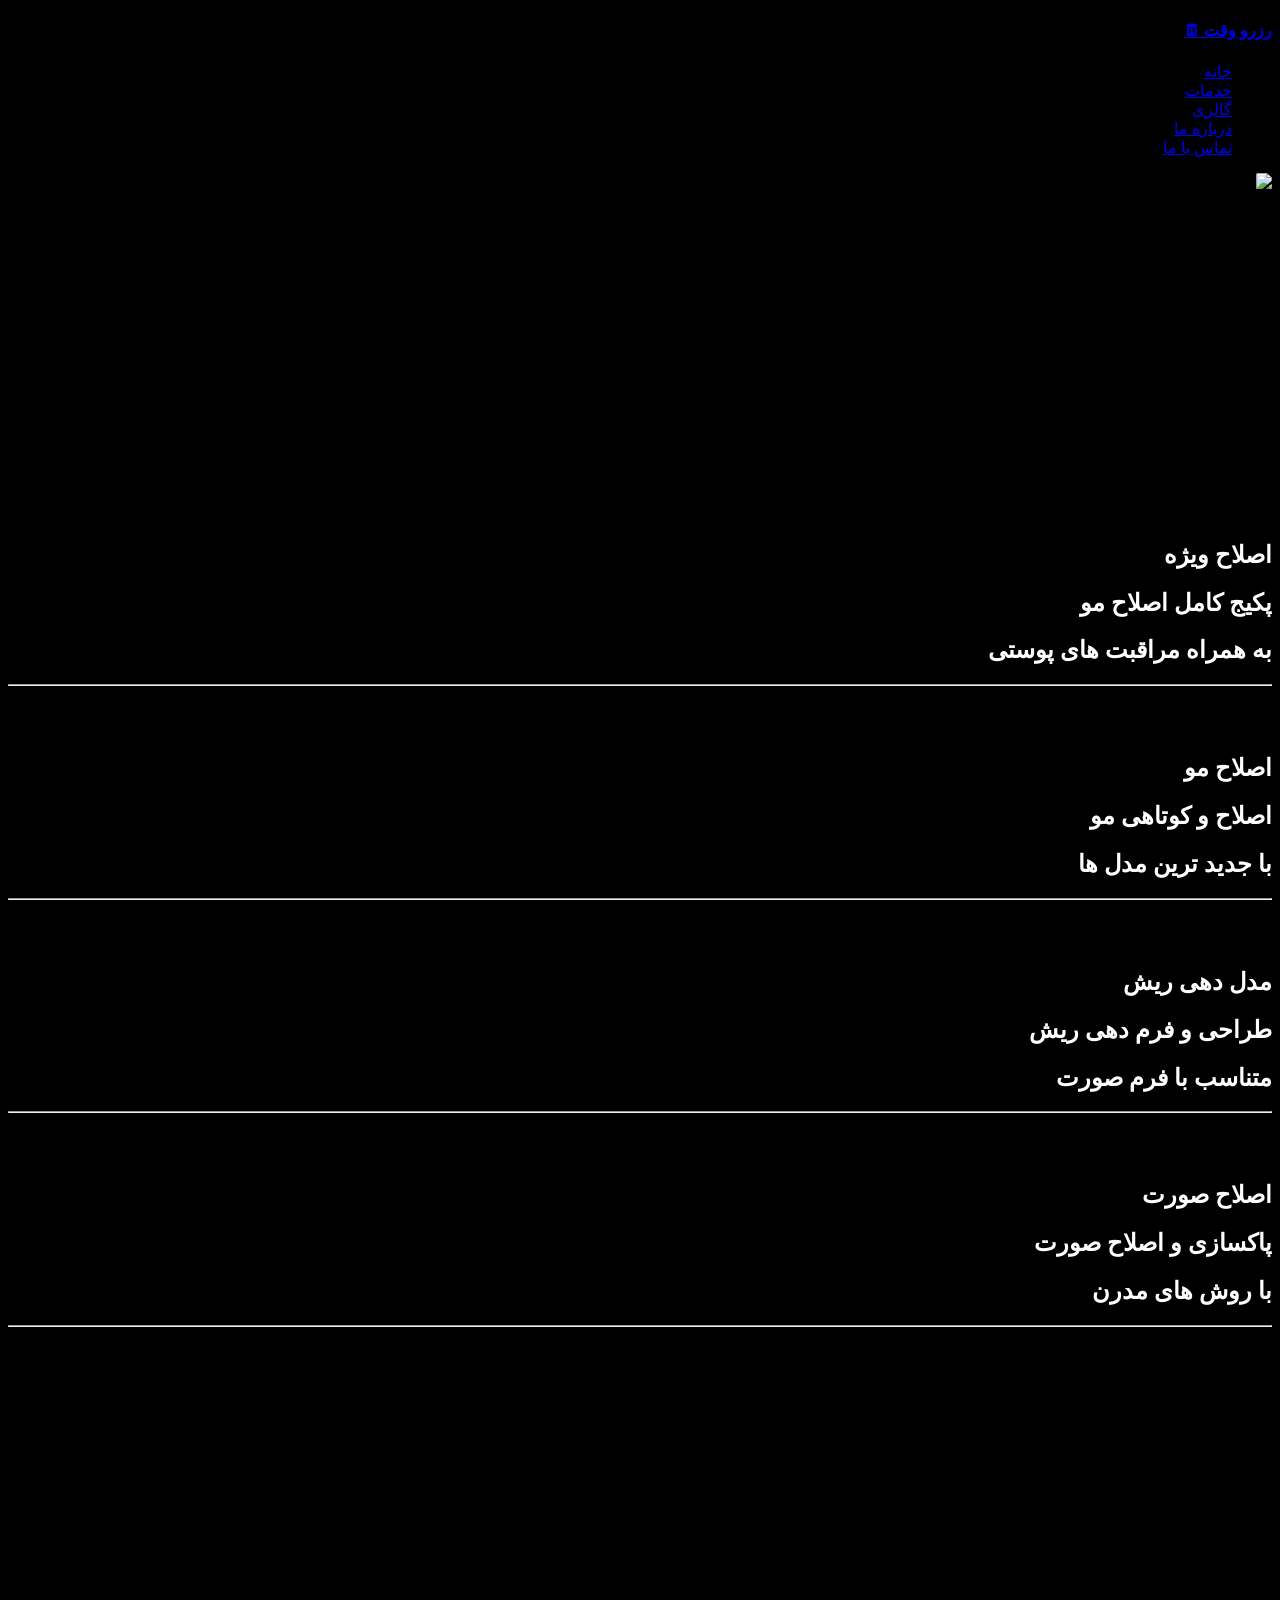
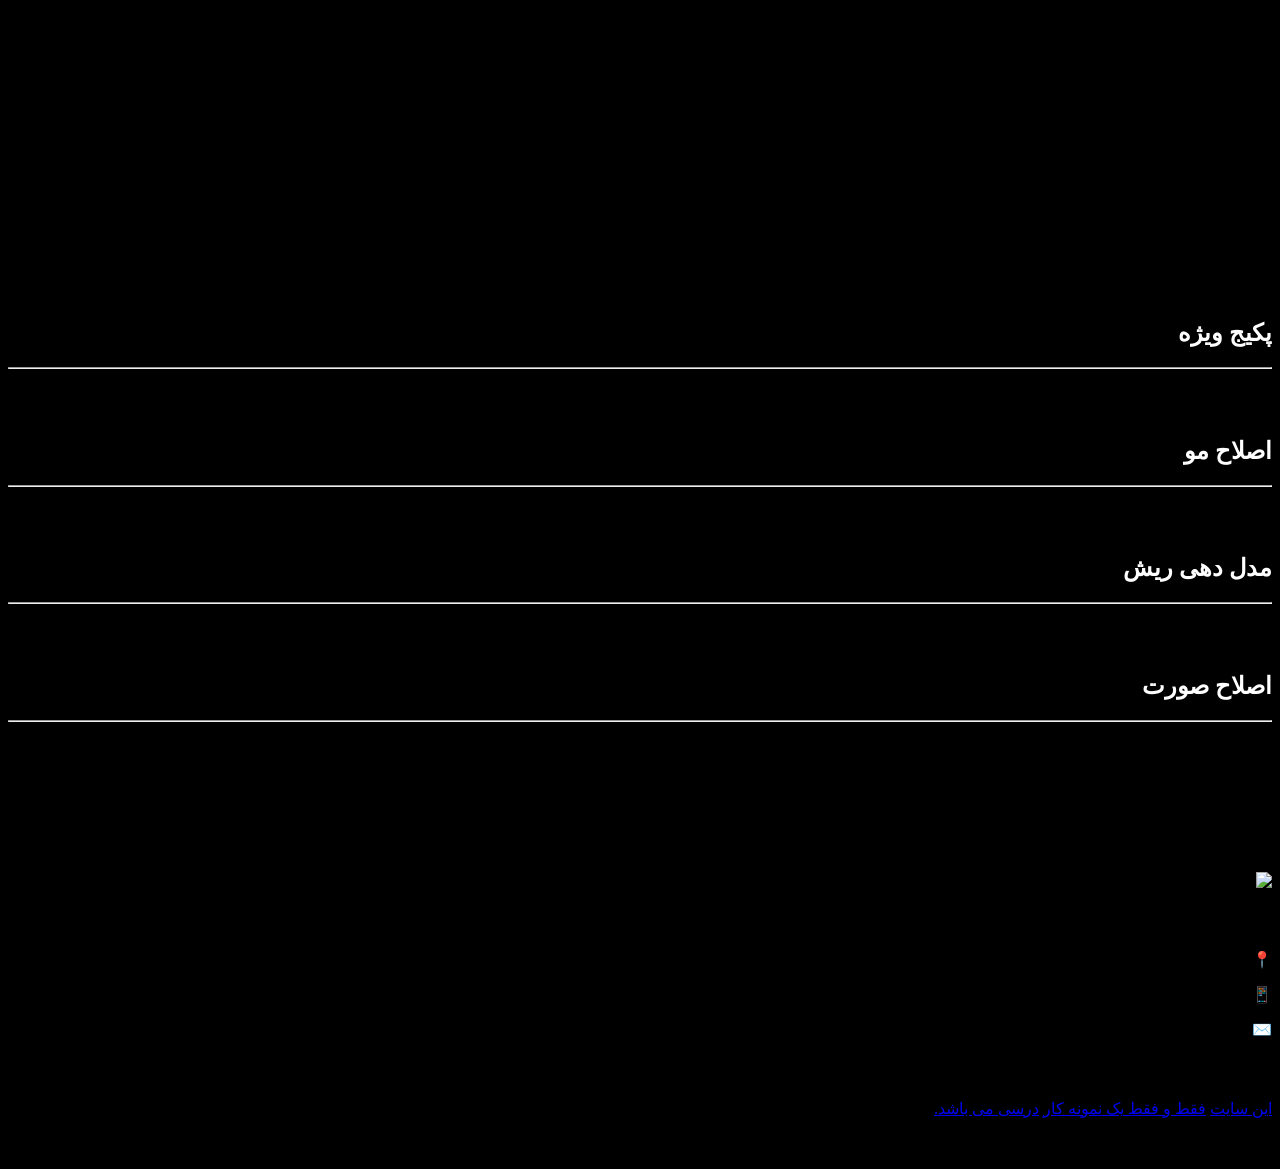
==== index.html @ 2b3ade76 "Add files via upload" ====
<!DOCTYPE html>
<html lang="en">
<head>
    <meta charset="UTF-8">
    <meta name="viewport" content="width=device-width, initial-scale=1.0">
    <title>Sample Work 1</title>
</head>
<link rel="stylesheet" href="css/style.css">
<body bgcolor="black" dir="rtl" >
    <div class="topbar">
        <div class="navbarL">
    <h4><a href="C:\Users\MoammerPC\Desktop\Sample work\reservation.html">رزرو وقت 🗓</a></h4>
    </div>
    <div class="navbar">
    <ul>
        <li><a href="C:\Users\MoammerPC\Desktop\Sample work\index.html">خانه</a></li>
        <li><a href="#services">خدمات</a></li>
        <li><a href="#galery">گالری</a></li>
        <li><a href="#darbar">درباره ما</a></li>
        <li><a href="#phone">تماس با ما</a></li>
    </ul>
    </div>
    </div>
    <div class="hero">
    <img src="img/logo1.png" alt="آرایشگاه">

    <div class="text">
        <p>آرایشگاه مردانهROYAL CUTS</p>
        <h1>استایل شما، </h1>
        <h1>امضای شماست</h1>
        <p>تجربه‌ای متفاوت از اصلاح و آراستگی.</p>
        <p>با بهترین متد های روز دنیا </p>
    </div>
</div>
    <div class="center" id="services">
        <h1>خدمات ما</h1>
        <p>با بهترین کیفیت و حرف ای ترین ابزار ها</p>
    </div>
    <div class="mine">
        <div class="box">
        <h2 style="color: white;"> <b>اصلاح ویژه</b> </h2>
        <h2 style="color: white;">پکیج کامل اصلاح مو</h2>
        <h2 style="color: white;">به همراه مراقبت های پوستی</h2>
        <hr>
        <h2>ار 300000 تومان</h2>
        </div>
        <div class="box">
            <h2 style="color: white;"> <b>اصلاح مو</b> </h2>
        <h2 style="color: white;">اصلاح و کوتاهی مو</h2>
        <h2 style="color: white;">با جدید ترین مدل ها</h2>
        <hr>
        <h2>ار 150000 تومان</h2>
        </div>
        <div class="box">
            <h2 style="color: white;"> <b>مدل دهی ریش</b> </h2>
        <h2 style="color: white;">طراحی و فرم دهی ریش</h2>
        <h2 style="color: white;">متناسب با فرم صورت</h2>
        <hr>
        <h2>ار 100000 تومان</h2>
        </div>
        <div class="box">
            <h2 style="color: white;"> <b>اصلاح صورت</b> </h2>
        <h2 style="color: white;">پاکسازی و اصلاح صورت </h2>
        <h2 style="color: white;">با روش های مدرن</h2>
        <hr>
        <h2>ار 150000 تومان</h2>
        </div>
    </div>
    <div class="mine2">
    <div class="box2">
    <h1><b>چرا ROYAL CUTS؟</b></h1>
    <h2>در ROYAL CUTE ما فقط مو ها را اصلاح نمی کنیم :</h2>
    <h2>ما به استایل و اعتماد به نفس شما اهمیت می دهیم.</h2>
    <h2>با استفاده از بهترین ابزار ها و محصولات حرفه ای .</h2>
    <h2>تجربه ای متفاوت و لذت بخش را برای شما رقم می زنیم .</h2>
    </div>
    <img src="img/logo4.png" alt="">
    </div>
    <div class="center" id="galery">
        <h1>گالری تصاویر</h1>
        <p>نمونه ای از کار های ما</p>
    </div>
    <div class="gallery">
        <img src="img/busscut.png" alt="">
        <img src="img/curly.png" alt="">
        <img src="img/classic.png" alt="">
        <img src="img/samurai.png" alt="">
        <img src="img/long.png" alt="">
        <img src="img/slick.png" alt="">
        <img src="img/undercut.png" alt="">
    </div>
    <div class="center" >
        <h1>تعرفه خدمات</h1>
        <p>کیفیت بالا ، فیمت متصفانه</p>
    </div>
     <div class="mine3">
        <div class="box3">
        <h2 style="color: white;"> <b>پکیج ویژه</b> </h2>
        <hr>
        <h2>ار 300000 تومان</h2>
        </div>
        <div class="box3">
            <h2 style="color: white;"> <b>اصلاح مو</b> </h2>
        <hr>
        <h2>ار 150000 تومان</h2>
        </div>
        <div class="box3">
            <h2 style="color: white;"> <b>مدل دهی ریش</b> </h2>
        <hr>
        <h2>ار 100000 تومان</h2>
        </div>
        <div class="box3">
            <h2 style="color: white;"> <b>اصلاح صورت</b> </h2>
        <hr>
        <h2>ار 150000 تومان</h2>
        </div>
        </div>
        <footer class="footer" id="darbar" id="phone">
    <div class="footer-container">

        <div class="footer-brand">
            <h2>ROYAL <span>CUTS</span></h2>
            <p>استایل خوب، بخشی از شحصیت شماست.</p>
            <img src="img/logo5.png" alt="لوگوی رویال کاتس">
        </div>

        <div class="footer-info">
            <h3>راه‌های ارتباطی</h3>
            <p>📍 آدرس: تهران، خیابان ولیعصر</p>
            <p>📱 همراه:09395016200</p>
            <p>✉️ ایمیل: sonia1386016@gmail.com</p>
        </div>

        <div class="footer-links">
            <h3>!توجه توجه!</h3>
            <a href="#">این سایت</a>
            <a href="#">فقط و فقط </a>
            <a href="#">یک نمونه کار</a>
            <a href="#">درسی می باشد.</a>
        </div>

    </div>

    <div class="footer-bottom">
        <p>© تمامی حقوق برای ROYAL CUTS محفوظ است.</p>
    </div>
</footer>
</body>
</html>
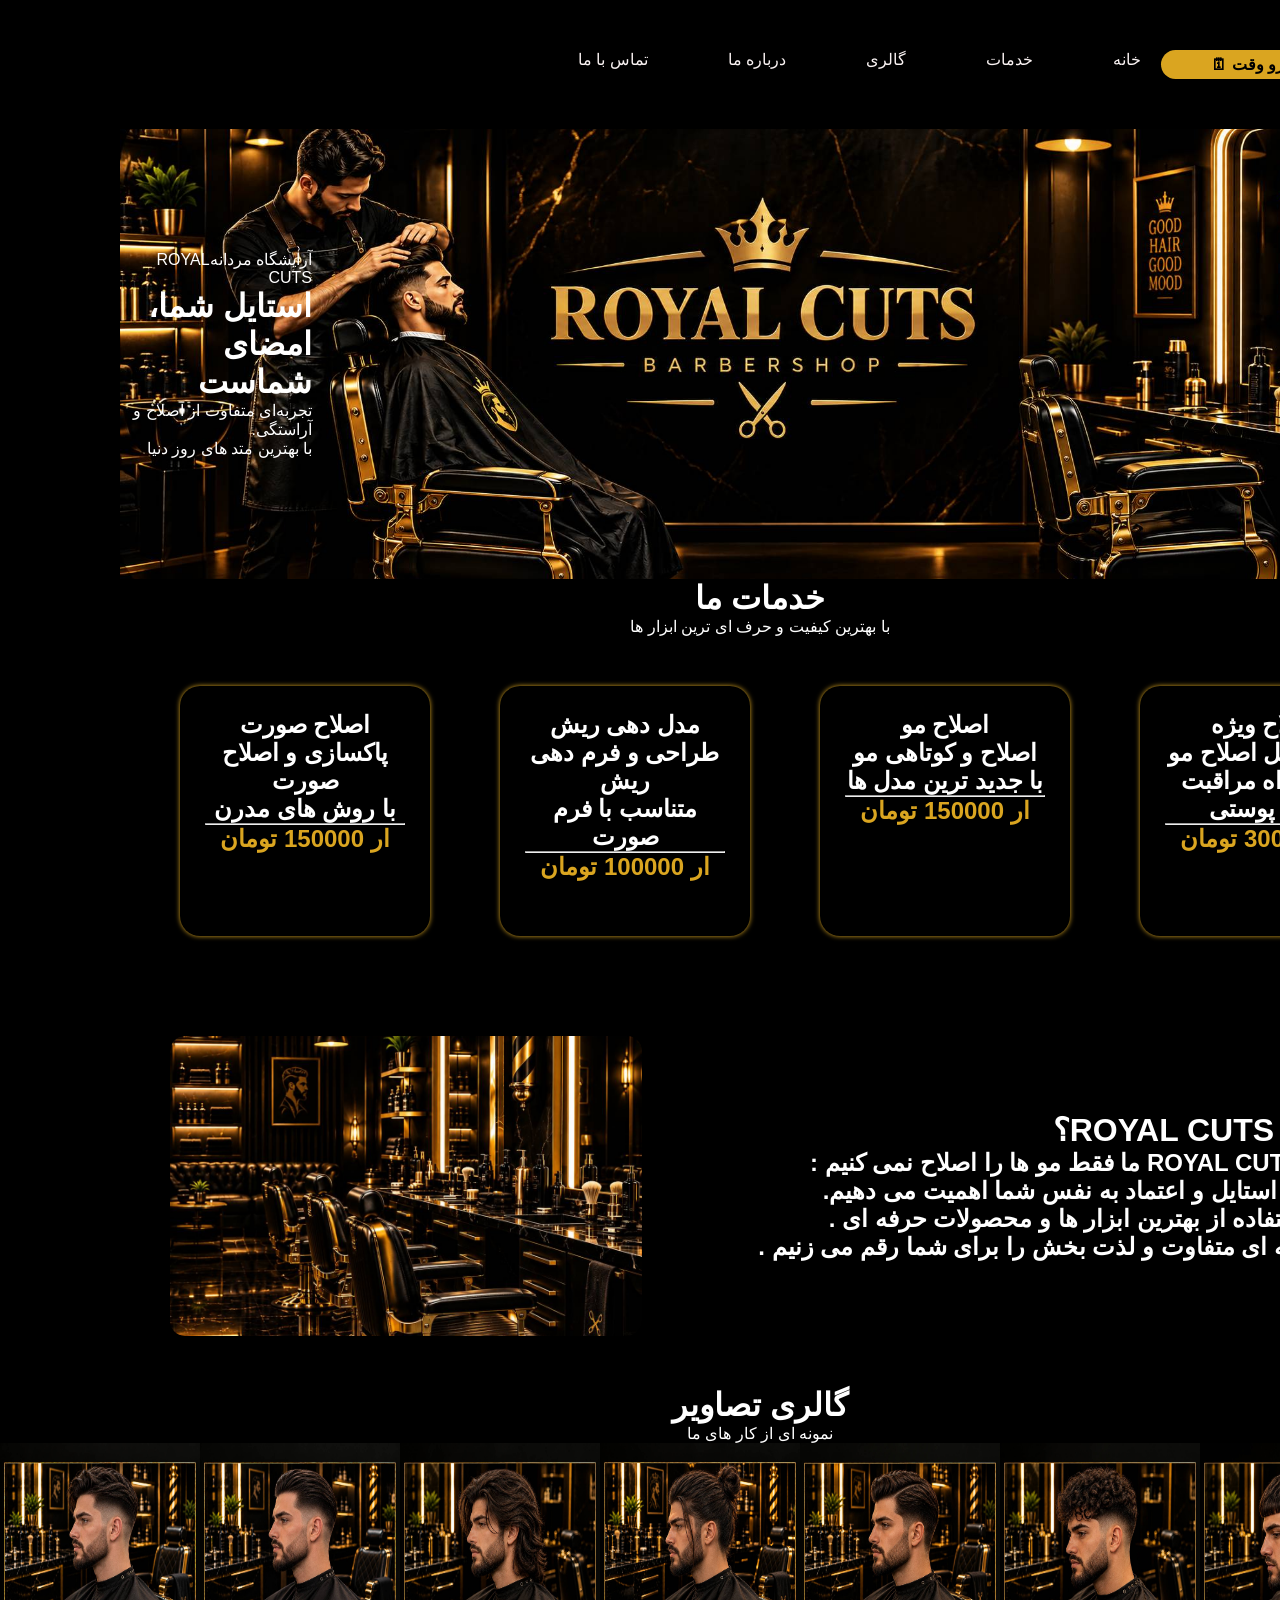
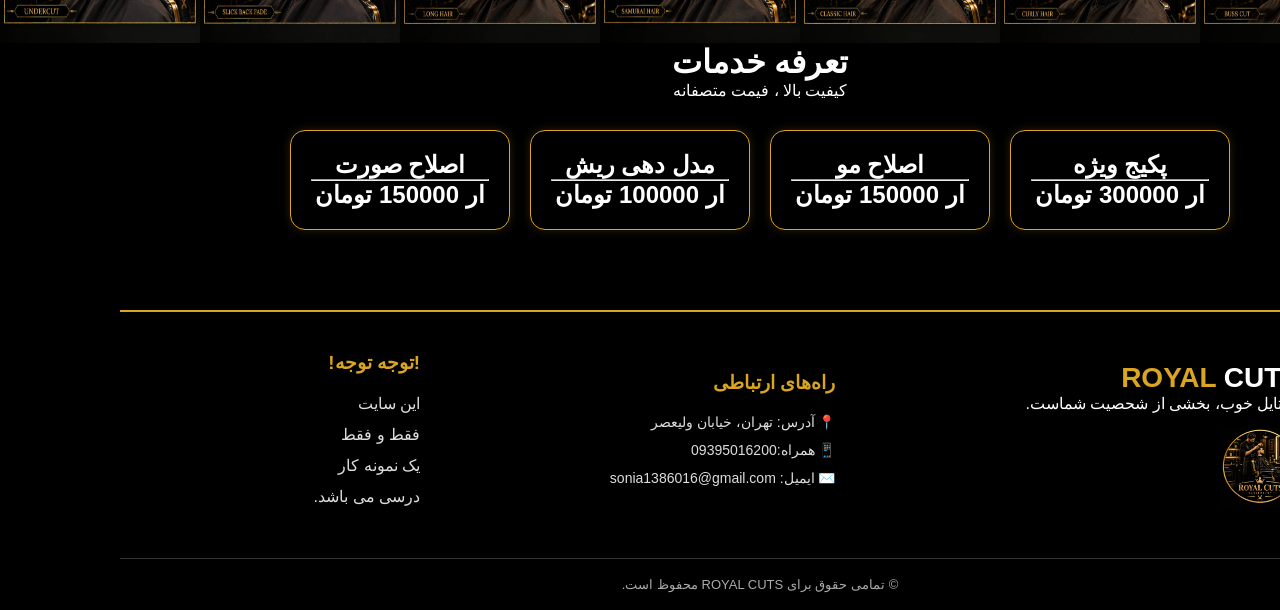
==== commit 559c784f: "Update index.html" ====
--- a/index.html
+++ b/index.html
@@ -1,6 +1,7 @@
 <!DOCTYPE html>
 <html lang="en">
 <head>
+    <meta name="google-site-verification" content="h7eAusXgnNmzlJK5mDAQlISOEi-C6bWug2h5nhd8h_M" />
     <meta charset="UTF-8">
     <meta name="viewport" content="width=device-width, initial-scale=1.0">
     <title>Sample Work 1</title>
@@ -146,4 +147,4 @@
     </div>
 </footer>
 </body>
-</html>+</html>
--- a/css/style.css
+++ b/css/style.css
@@ -0,0 +1,469 @@
+.hero {
+    position: relative;
+}
+
+.hero img {
+    width: 100%;
+    height: 450px;
+    object-fit: cover;
+    display: block;
+}
+
+.text {
+    position: absolute;
+    top: 50%;
+    right: 85%;
+    transform: translateY(-50%);
+    color: white;
+    text-align: right;
+}
+.topbar{display: flex; margin: 50px;}
+.navbarL{display: flex;text-align: left;background-color: goldenrod ;border-radius: 25px ;padding:5px 50px;}
+.navbarL a{text-decoration: none;color: black;}
+.navbar ul{display: flex;list-style-type:none ;color: white;text-align: center;gap: 40px;}
+li{float: left;}
+li a{padding: 20px;color: rgb(250, 243, 243);text-decoration: none;}
+.logo img{width: 100%;height:25%;}
+.center {color: white;text-align: center;}
+.mine{justify-content: space-around;display: flex;color: goldenrod;}
+.box{text-align: center;box-shadow: inset;padding: 25px;border-radius: 20px;box-shadow: 0 0 5px 0;width: 250px;
+            height: 250px;margin-bottom:50px ;align-items: center;margin-left: 50px;margin-top: 50px;}
+.mine2 {
+    display: flex;
+    justify-content: space-around;
+    align-items: center;
+    gap: 30px;
+    margin: 50px;
+    color: white;
+}
+
+.mine2 img {
+    width: 40%;
+    height: 300px;
+    object-fit: cover;
+    border-radius: 15px;
+}
+
+.box2 {
+    flex: 1;
+    text-align: right;
+    padding: 20px;
+}
+.gallery{justify-content: space-around;display:flex;width:200px;height:200px;align-items: stretch;}
+
+            .mine3 {
+    display: flex;
+    justify-content: center;
+    align-items: stretch;
+    gap: 20px;
+    margin: 30px auto;
+    padding: 0 20px;
+    flex-wrap: wrap;
+}
+
+.box3 {
+    box-sizing: border-box;
+    width: 220px;
+    padding: 20px;
+    margin: 0;
+    text-align: center;
+    border-radius: 15px;
+    border: 1px solid goldenrod;
+    box-shadow: 0 0 10px rgba(218, 165, 32, 0.2);
+    color: white;
+}
+.footer {
+    color: white;
+    margin-top: 80px;
+    border-top: 2px solid goldenrod;
+    direction: rtl;
+}
+
+.footer-container {
+    display: flex;
+    justify-content: space-around;
+    align-items: center;
+    gap: 30px;
+    padding: 40px 20px;
+    flex-wrap: wrap;
+}
+
+.footer-brand,
+.footer-info,
+.footer-links {
+    min-width: 200px;
+}
+
+.footer-brand h2 {
+    color: goldenrod;
+    font-size: 28px;
+}
+
+.footer-brand span {
+    color: white;
+}
+
+.footer-brand img {
+    display: block;
+    width: 80px;
+    height: 80px;
+    object-fit: contain;
+    margin-top: 15px;
+}
+
+.footer h3 {
+    color: goldenrod;
+    margin-bottom: 20px;
+}
+
+.footer-info p {
+    margin: 12px 0;
+    color: #ddd;
+    font-size: 14px;
+}
+
+.footer-links a {
+    display: block;
+    color: #ddd;
+    text-decoration: none;
+    margin: 12px 0;
+    transition: 0.3s;
+}
+
+.footer-links a:hover {
+    color: goldenrod;
+}
+
+.footer-bottom {
+    text-align: center;
+    border-top: 1px solid #333;
+    padding: 18px;
+    color: #aaa;
+    font-size: 13px;
+}
+
+@media (max-width: 600px) {
+    .footer-container {
+        flex-direction: column;
+        align-items: flex-start;
+        padding: 30px;
+    }
+}
+html{scroll-behavior: smooth;}
+/* تنظیمات اصلی تمام اجزای سایت */
+* {
+    margin: 0;
+    padding: 0;
+    box-sizing: border-box;
+}
+
+/* تنظیمات صفحه */
+html {
+    width: 100%;
+    scroll-behavior: smooth;
+}
+
+body {
+    width: 100%;
+    min-height: 100vh;
+    font-family: Arial, sans-serif;
+    overflow-x: hidden;
+}
+
+/* جلوگیری از بزرگ شدن بیش از حد تصاویر */
+img {
+    max-width: 100%;
+    height: auto;
+    display: block;
+}
+
+/* مرتب نگه داشتن محتوای اصلی */
+.container {
+    width: 100%;
+    max-width: 1200px;
+    margin-inline: auto;
+    padding-inline: 20px;
+}
+
+/* تنظیمات هدر */
+header {
+    width: 100%;
+}
+
+/* جلوگیری از بیرون زدن اجزای فرم */
+input,
+textarea,
+select,
+button {
+    max-width: 100%;
+    font: inherit;
+}
+/* تنظیمات اصلی تمام اجزای سایت */
+* {
+    margin: 0;
+    padding: 0;
+    box-sizing: border-box;
+}
+
+/* تنظیمات صفحه */
+html {
+    width: 100%;
+    scroll-behavior: smooth;
+}
+
+body {
+    width: 100%;
+    min-height: 100vh;
+    font-family: Arial, sans-serif;
+    overflow-x: hidden;
+}
+
+/* جلوگیری از بزرگ شدن بیش از حد تصاویر */
+img {
+    max-width: 100%;
+    height: auto;
+    display: block;
+}
+
+/* مرتب نگه داشتن محتوای اصلی */
+.container {
+    width: 100%;
+    max-width: 1200px;
+    margin-inline: auto;
+    padding-inline: 20px;
+}
+
+/* تنظیمات هدر */
+header {
+    width: 100%;
+}
+
+/* جلوگیری از بیرون زدن اجزای فرم */
+input,
+textarea,
+select,
+button {
+    max-width: 100%;
+    font: inherit;
+}
+/* =========================
+   Mobile Responsive Design
+   ========================= */
+
+@media (max-width: 768px) {
+
+    /* جلوگیری از بیرون زدن محتوا */
+    html,
+    body {
+        width: 100%;
+        overflow-x: hidden;
+    }
+
+    /* منوی بالای سایت */
+    .topbar {
+        margin: 15px;
+        display: flex;
+        flex-direction: column;
+        align-items: center;
+        gap: 15px;
+    }
+
+    .navbarL {
+        padding: 10px 25px;
+        justify-content: center;
+    }
+
+    .navbar {
+        width: 100%;
+    }
+
+    .navbar ul {
+        display: flex;
+        flex-wrap: wrap;
+        justify-content: center;
+        gap: 12px;
+        padding: 0;
+    }
+
+    .navbar li {
+        float: none;
+    }
+
+    .navbar li a {
+        display: inline-block;
+        padding: 8px;
+        font-size: 14px;
+    }
+
+    /* تصویر اصلی و متن روی آن */
+    .hero img {
+        width: 100%;
+        height: 300px;
+        object-fit: cover;
+    }
+
+    .text {
+        right: 5%;
+        left: 5%;
+        width: 90%;
+        top: 50%;
+        transform: translateY(-50%);
+        text-align: right;
+    }
+
+    .text h1 {
+        font-size: clamp(24px, 6vw, 36px);
+        line-height: 1.5;
+    }
+
+    .text p {
+        font-size: 14px;
+        line-height: 1.9;
+    }
+
+    /* عنوان بخش‌ها */
+    .center {
+        padding: 20px 12px;
+    }
+
+    .center h1 {
+        font-size: 25px;
+    }
+
+    /* کارت‌های خدمات */
+    .mine {
+        display: flex;
+        flex-wrap: wrap;
+        justify-content: center;
+        gap: 15px;
+        padding: 0 12px;
+    }
+
+    .box {
+        width: calc(50% - 10px);
+        height: auto;
+        min-height: 200px;
+        margin: 0;
+        padding: 15px 8px;
+        overflow-wrap: anywhere;
+    }
+
+    .box h2 {
+        font-size: 15px;
+        line-height: 1.8;
+    }
+
+    /* بخش درباره ما */
+    .mine2 {
+        display: flex;
+        flex-direction: column;
+        align-items: center;
+        gap: 20px;
+        margin: 25px 15px;
+    }
+
+    .box2 {
+        width: 100%;
+        padding: 10px;
+        text-align: center;
+    }
+
+    .box2 h1 {
+        font-size: 24px;
+        line-height: 1.7;
+    }
+
+    .box2 h2 {
+        font-size: 16px;
+        line-height: 2;
+    }
+
+    .mine2 img {
+        width: 100%;
+        max-width: 350px;
+        height: auto;
+        object-fit: contain;
+    }
+
+    /* گالری تصاویر */
+    .gallery {
+        width: 100%;
+        height: auto;
+        display: flex;
+        flex-wrap: wrap;
+        justify-content: center;
+        gap: 10px;
+        padding: 0 12px;
+    }
+
+    .gallery img {
+        width: calc(50% - 8px);
+        height: 150px;
+        object-fit: cover;
+        border-radius: 10px;
+    }
+
+    /* کارت‌های تعرفه */
+    .mine3 {
+        padding: 0 12px;
+        gap: 12px;
+    }
+
+    .box3 {
+        width: calc(50% - 8px);
+        padding: 12px 8px;
+    }
+
+    .box3 h2 {
+        font-size: 15px;
+        line-height: 1.8;
+    }
+
+    /* فوتر */
+    .footer-container {
+        flex-direction: column;
+        align-items: center;
+        text-align: center;
+        gap: 25px;
+        padding: 25px 15px;
+    }
+
+    .footer-brand,
+    .footer-info,
+    .footer-links {
+        width: 100%;
+        min-width: 0;
+    }
+
+    .footer-brand img {
+        margin: 15px auto 0;
+    }
+
+    .footer-info p {
+        overflow-wrap: anywhere;
+        line-height: 1.9;
+    }
+
+}
+
+/* تنظیمات گوشی‌های باریک */
+@media (max-width: 380px) {
+
+    .box {
+        width: 100%;
+    }
+
+    .box3 {
+        width: 100%;
+    }
+
+    .gallery img {
+        width: 100%;
+        height: auto;
+    }
+
+    .text h1 {
+        font-size: 24px;
+    }
+
+}
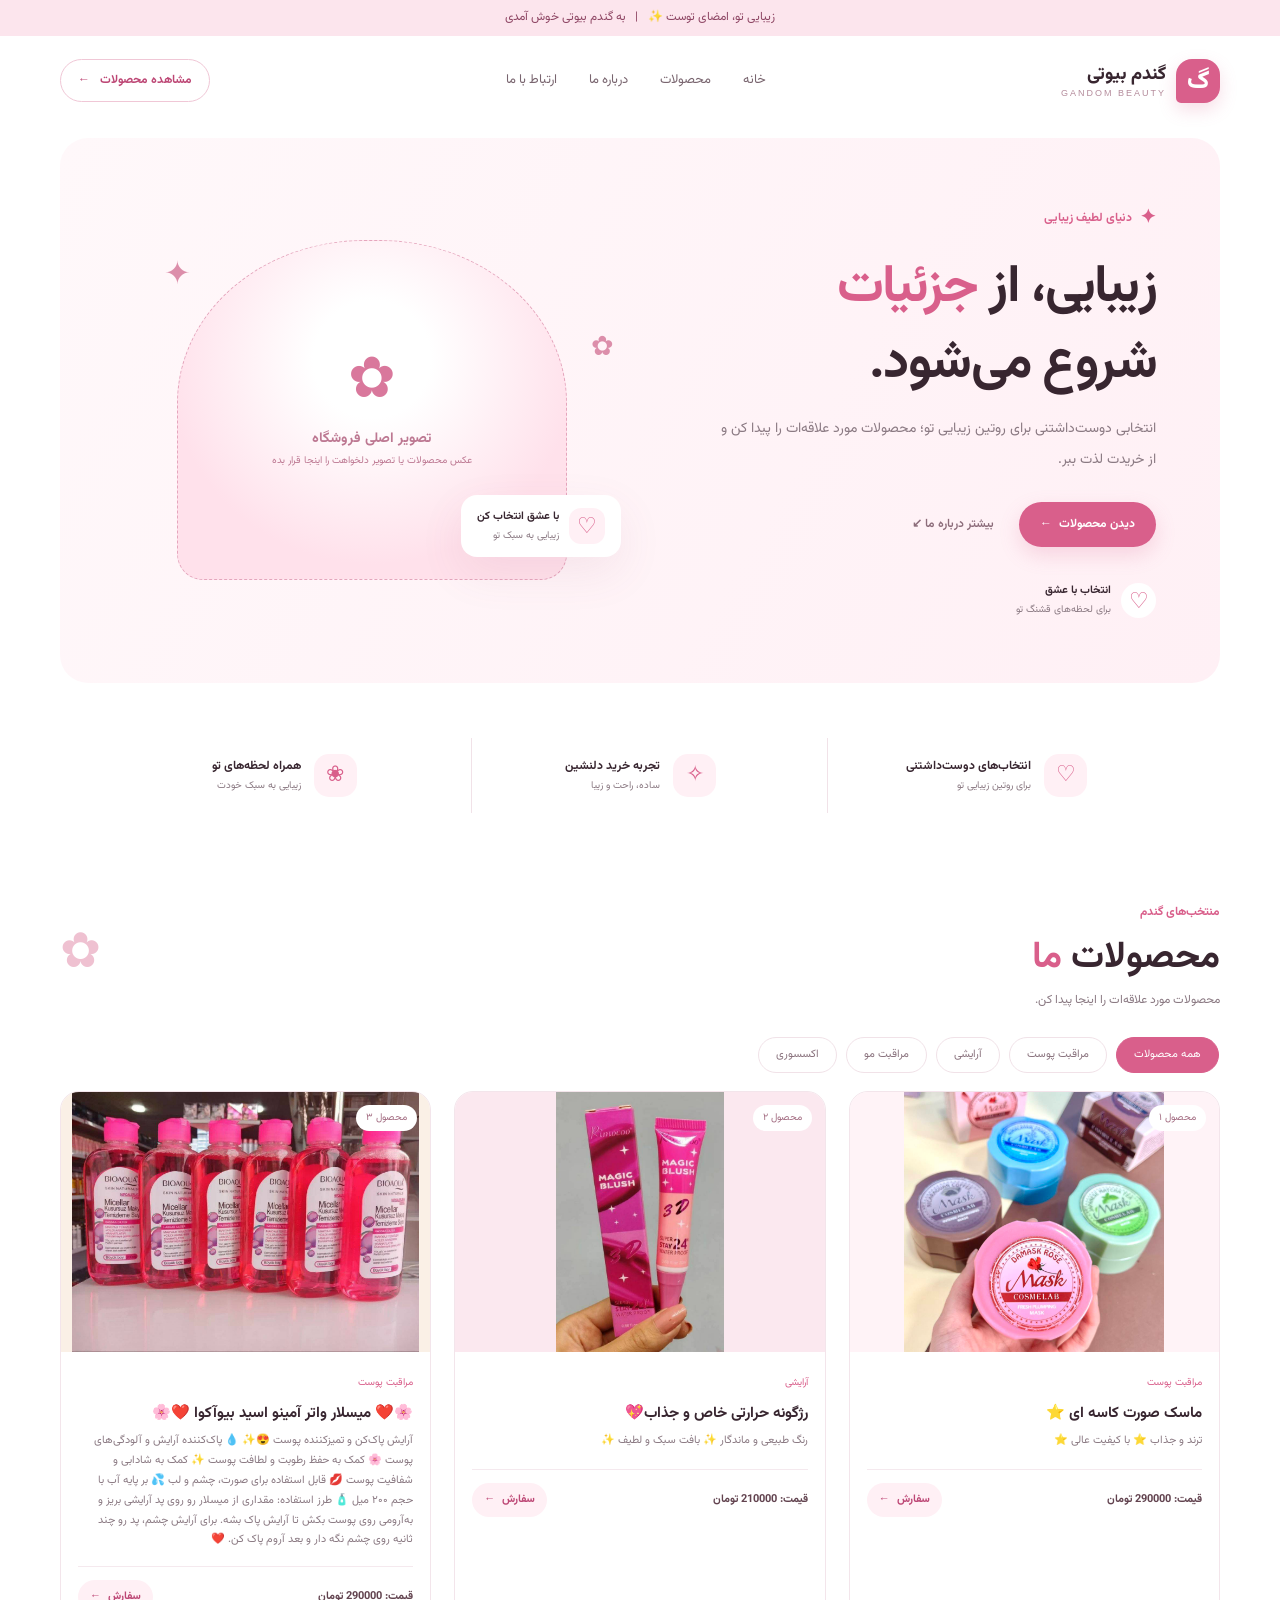
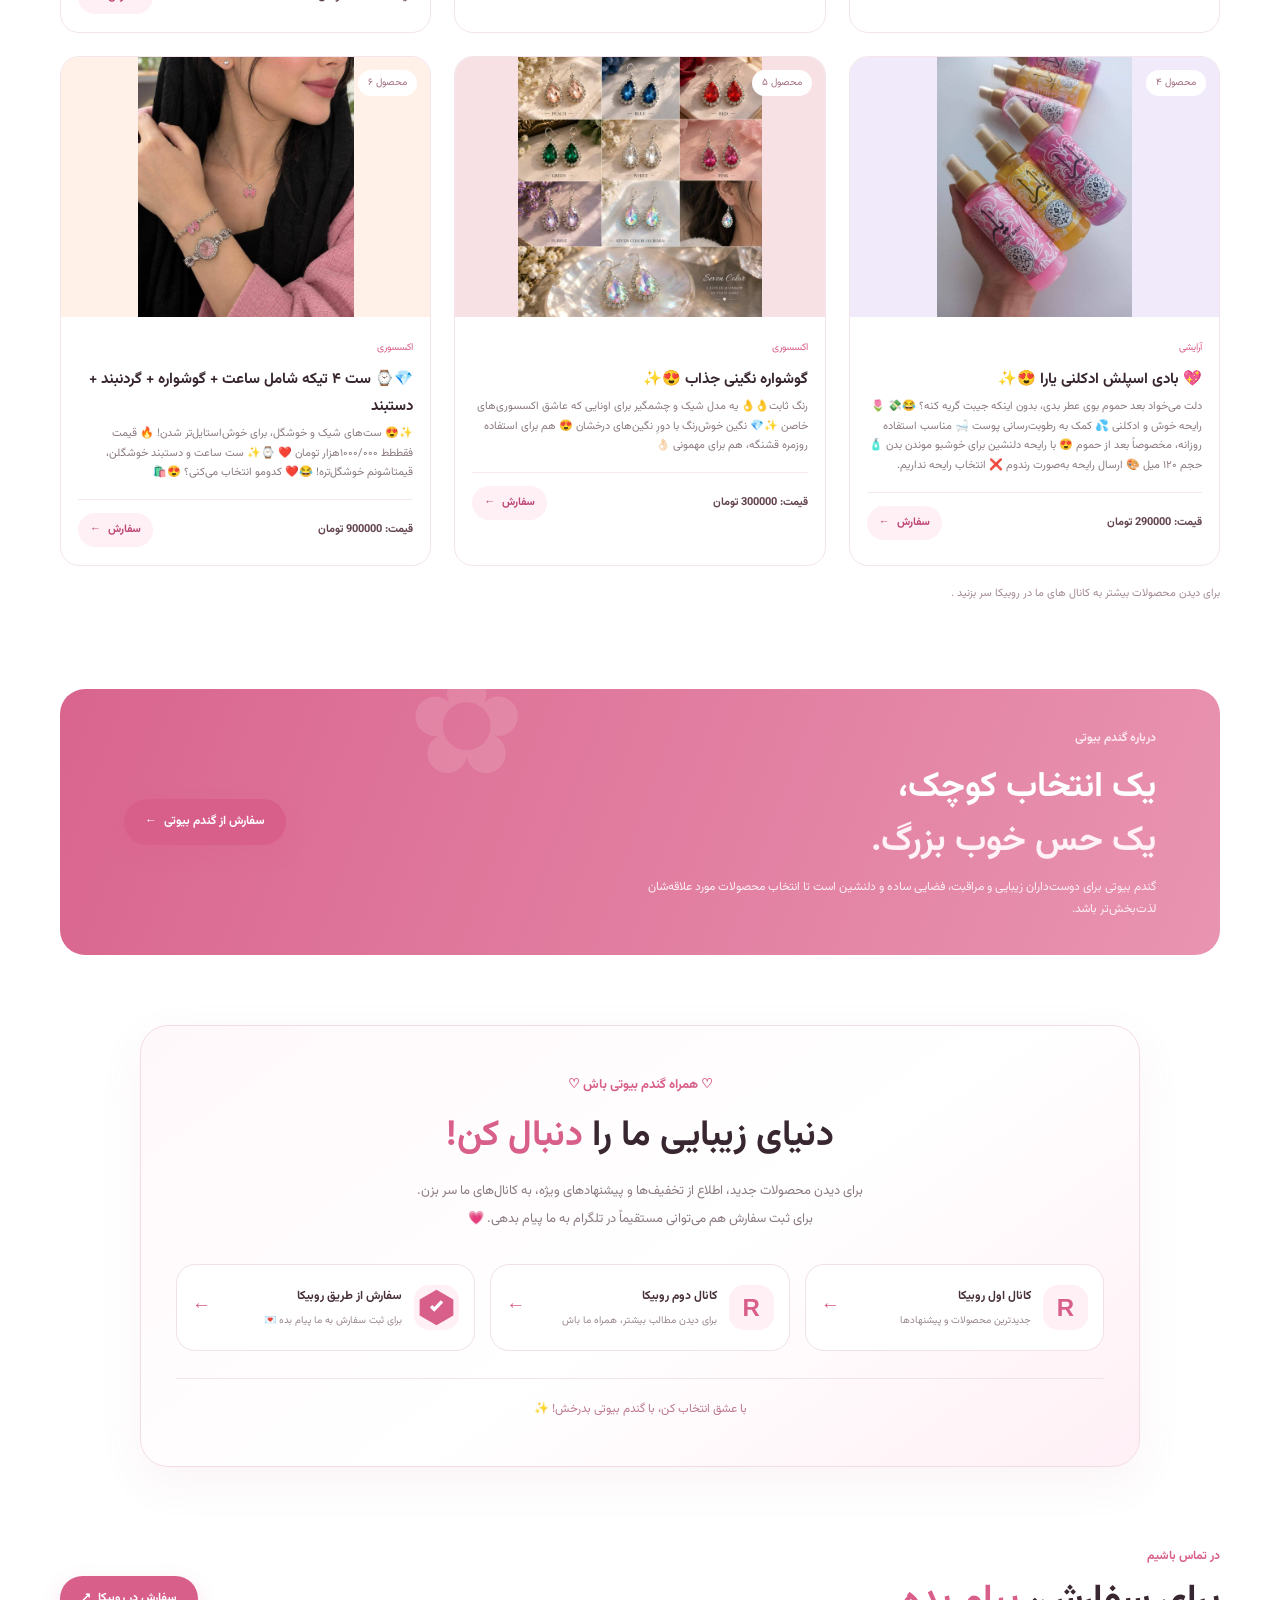
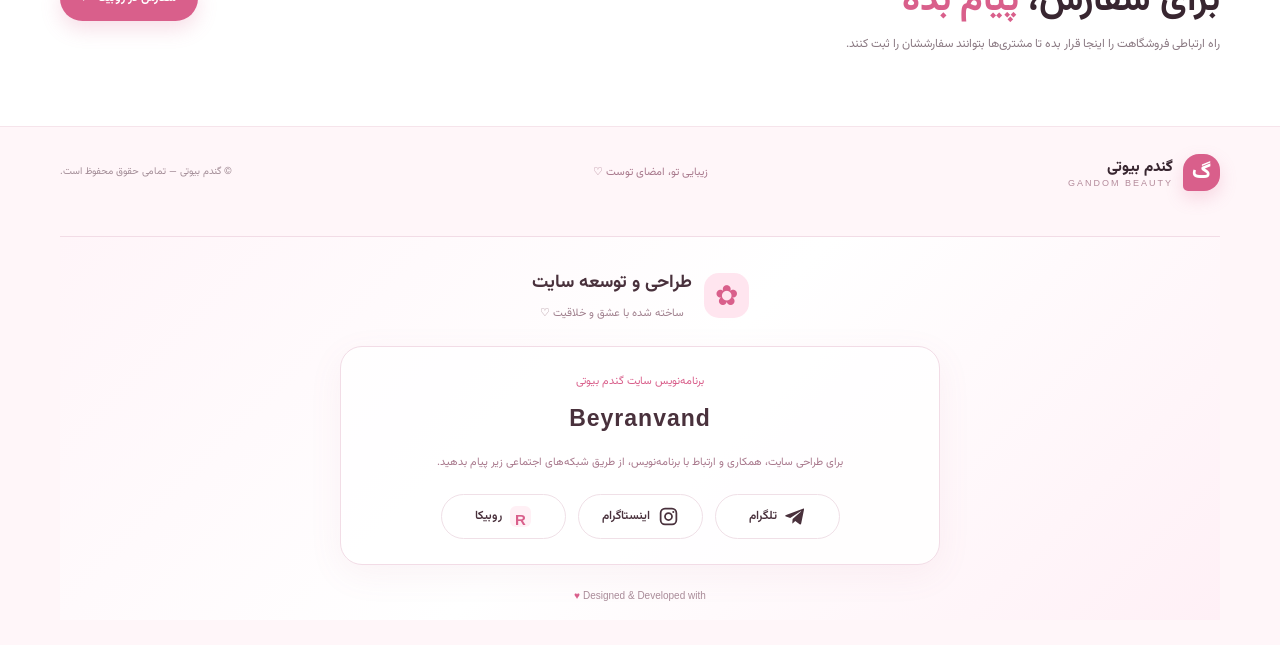
==== commit b8cbddc3: "Add files via upload" ====
--- a/index.html
+++ b/index.html
@@ -1,150 +1,338 @@
-<!DOCTYPE html>
-<html lang="en">
-<head>
-    <meta name="google-site-verification" content="h7eAusXgnNmzlJK5mDAQlISOEi-C6bWug2h5nhd8h_M" />
-    <meta charset="UTF-8">
-    <meta name="viewport" content="width=device-width, initial-scale=1.0">
-    <title>Sample Work 1</title>
-</head>
-<link rel="stylesheet" href="css/style.css">
-<body bgcolor="black" dir="rtl" >
-    <div class="topbar">
-        <div class="navbarL">
-    <h4><a href="C:\Users\MoammerPC\Desktop\Sample work\reservation.html">رزرو وقت 🗓</a></h4>
-    </div>
-    <div class="navbar">
-    <ul>
-        <li><a href="C:\Users\MoammerPC\Desktop\Sample work\index.html">خانه</a></li>
-        <li><a href="#services">خدمات</a></li>
-        <li><a href="#galery">گالری</a></li>
-        <li><a href="#darbar">درباره ما</a></li>
-        <li><a href="#phone">تماس با ما</a></li>
-    </ul>
-    </div>
-    </div>
-    <div class="hero">
-    <img src="img/logo1.png" alt="آرایشگاه">
-
-    <div class="text">
-        <p>آرایشگاه مردانهROYAL CUTS</p>
-        <h1>استایل شما، </h1>
-        <h1>امضای شماست</h1>
-        <p>تجربه‌ای متفاوت از اصلاح و آراستگی.</p>
-        <p>با بهترین متد های روز دنیا </p>
-    </div>
-</div>
-    <div class="center" id="services">
-        <h1>خدمات ما</h1>
-        <p>با بهترین کیفیت و حرف ای ترین ابزار ها</p>
-    </div>
-    <div class="mine">
-        <div class="box">
-        <h2 style="color: white;"> <b>اصلاح ویژه</b> </h2>
-        <h2 style="color: white;">پکیج کامل اصلاح مو</h2>
-        <h2 style="color: white;">به همراه مراقبت های پوستی</h2>
-        <hr>
-        <h2>ار 300000 تومان</h2>
-        </div>
-        <div class="box">
-            <h2 style="color: white;"> <b>اصلاح مو</b> </h2>
-        <h2 style="color: white;">اصلاح و کوتاهی مو</h2>
-        <h2 style="color: white;">با جدید ترین مدل ها</h2>
-        <hr>
-        <h2>ار 150000 تومان</h2>
-        </div>
-        <div class="box">
-            <h2 style="color: white;"> <b>مدل دهی ریش</b> </h2>
-        <h2 style="color: white;">طراحی و فرم دهی ریش</h2>
-        <h2 style="color: white;">متناسب با فرم صورت</h2>
-        <hr>
-        <h2>ار 100000 تومان</h2>
-        </div>
-        <div class="box">
-            <h2 style="color: white;"> <b>اصلاح صورت</b> </h2>
-        <h2 style="color: white;">پاکسازی و اصلاح صورت </h2>
-        <h2 style="color: white;">با روش های مدرن</h2>
-        <hr>
-        <h2>ار 150000 تومان</h2>
-        </div>
-    </div>
-    <div class="mine2">
-    <div class="box2">
-    <h1><b>چرا ROYAL CUTS؟</b></h1>
-    <h2>در ROYAL CUTE ما فقط مو ها را اصلاح نمی کنیم :</h2>
-    <h2>ما به استایل و اعتماد به نفس شما اهمیت می دهیم.</h2>
-    <h2>با استفاده از بهترین ابزار ها و محصولات حرفه ای .</h2>
-    <h2>تجربه ای متفاوت و لذت بخش را برای شما رقم می زنیم .</h2>
-    </div>
-    <img src="img/logo4.png" alt="">
-    </div>
-    <div class="center" id="galery">
-        <h1>گالری تصاویر</h1>
-        <p>نمونه ای از کار های ما</p>
-    </div>
-    <div class="gallery">
-        <img src="img/busscut.png" alt="">
-        <img src="img/curly.png" alt="">
-        <img src="img/classic.png" alt="">
-        <img src="img/samurai.png" alt="">
-        <img src="img/long.png" alt="">
-        <img src="img/slick.png" alt="">
-        <img src="img/undercut.png" alt="">
-    </div>
-    <div class="center" >
-        <h1>تعرفه خدمات</h1>
-        <p>کیفیت بالا ، فیمت متصفانه</p>
-    </div>
-     <div class="mine3">
-        <div class="box3">
-        <h2 style="color: white;"> <b>پکیج ویژه</b> </h2>
-        <hr>
-        <h2>ار 300000 تومان</h2>
-        </div>
-        <div class="box3">
-            <h2 style="color: white;"> <b>اصلاح مو</b> </h2>
-        <hr>
-        <h2>ار 150000 تومان</h2>
-        </div>
-        <div class="box3">
-            <h2 style="color: white;"> <b>مدل دهی ریش</b> </h2>
-        <hr>
-        <h2>ار 100000 تومان</h2>
-        </div>
-        <div class="box3">
-            <h2 style="color: white;"> <b>اصلاح صورت</b> </h2>
-        <hr>
-        <h2>ار 150000 تومان</h2>
-        </div>
-        </div>
-        <footer class="footer" id="darbar" id="phone">
-    <div class="footer-container">
-
-        <div class="footer-brand">
-            <h2>ROYAL <span>CUTS</span></h2>
-            <p>استایل خوب، بخشی از شحصیت شماست.</p>
-            <img src="img/logo5.png" alt="لوگوی رویال کاتس">
-        </div>
-
-        <div class="footer-info">
-            <h3>راه‌های ارتباطی</h3>
-            <p>📍 آدرس: تهران، خیابان ولیعصر</p>
-            <p>📱 همراه:09395016200</p>
-            <p>✉️ ایمیل: sonia1386016@gmail.com</p>
-        </div>
-
-        <div class="footer-links">
-            <h3>!توجه توجه!</h3>
-            <a href="#">این سایت</a>
-            <a href="#">فقط و فقط </a>
-            <a href="#">یک نمونه کار</a>
-            <a href="#">درسی می باشد.</a>
-        </div>
-
-    </div>
-
-    <div class="footer-bottom">
-        <p>© تمامی حقوق برای ROYAL CUTS محفوظ است.</p>
-    </div>
-</footer>
-</body>
-</html>
+<!DOCTYPE html>
+<html lang="fa" dir="rtl">
+<head>
+  <meta charset="UTF-8">
+  <meta name="viewport" content="width=device-width, initial-scale=1.0">
+  <meta name="theme-color" content="#fff5f8">
+  <title>گندم بیوتی | فروشگاه آنلاین زیبایی</title>
+  <link rel="stylesheet" href="css/style.css">
+  <link rel="preconnect" href="https://fonts.googleapis.com">
+  <link rel="preconnect" href="https://fonts.gstatic.com" crossorigin>
+  <link href="https://fonts.googleapis.com/css2?family=Vazirmatn:wght@300;400;500;600;700;800&display=swap" rel="stylesheet">
+</head>
+<body>
+  <div class="top-note">زیبایی تو، امضای توست ✨ &nbsp; | &nbsp; به گندم بیوتی خوش آمدی</div>
+
+  <header class="site-header">
+    <a class="brand" href="#home" aria-label="گندم بیوتی">
+      <span class="brand-mark">گ</span>
+      <span><strong>گندم بیوتی</strong><small>GANDOM BEAUTY</small></span>
+    </a>
+    <nav class="main-nav" aria-label="منوی اصلی">
+      <a href="#home">خانه</a>
+      <a href="#products">محصولات</a>
+      <a href="#about">درباره ما</a>
+      <a href="#contact">ارتباط با ما</a>
+    </nav>
+    <a class="header-button" href="#products">مشاهده محصولات <span>←</span></a>
+  </header>
+
+  <main>
+    <section class="hero" id="home">
+      <div class="hero-copy">
+        <span class="eyebrow"><span class="sparkle">✦</span> دنیای لطیف زیبایی</span>
+        <h1>زیبایی، از <em>جزئیات</em><br>شروع می‌شود.</h1>
+        <p>انتخابی دوست‌داشتنی برای روتین زیبایی تو؛ محصولات مورد علاقه‌ات را پیدا کن و از خریدت لذت ببر.</p>
+        <div class="hero-actions">
+          <a class="button button-primary" href="#products">دیدن محصولات <span>←</span></a>
+          <a class="text-link" href="#about">بیشتر درباره ما <span>↙</span></a>
+        </div>
+        <div class="hero-trust">
+          <span class="trust-icon">♡</span>
+          <span><b>انتخاب با عشق</b><small>برای لحظه‌های قشنگ تو</small></span>
+        </div>
+      </div>
+      <div class="hero-art" aria-label="جای تصویر محصولات زیبایی">
+        <!-- تصویر اصلی خودت را جایگزین hero-placeholder.jpg کن -->
+        <div class="hero-image-placeholder">
+          <span class="placeholder-icon">✿</span>
+          <strong>تصویر اصلی فروشگاه</strong>
+          <small>عکس محصولات یا تصویر دلخواهت را اینجا قرار بده</small>
+        </div>
+        <div class="floating-card"><span class="floating-heart">♡</span><span><b>با عشق انتخاب کن</b><small>زیبایی به سبک تو</small></span></div>
+        <span class="decor decor-one">✦</span><span class="decor decor-two">✿</span>
+      </div>
+    </section>
+
+    <section class="benefits" aria-label="ویژگی‌های فروشگاه">
+      <div class="benefit"><span class="benefit-icon">♡</span><div><b>انتخاب‌های دوست‌داشتنی</b><small>برای روتین زیبایی تو</small></div></div>
+      <div class="benefit"><span class="benefit-icon">✧</span><div><b>تجربه خرید دلنشین</b><small>ساده، راحت و زیبا</small></div></div>
+      <div class="benefit"><span class="benefit-icon">❀</span><div><b>همراه لحظه‌های تو</b><small>زیبایی به سبک خودت</small></div></div>
+    </section>
+
+    <section class="products-section" id="products">
+      <div class="section-heading">
+        <div><span class="eyebrow">منتخب‌های گندم</span><h2>محصولات <em>ما</em></h2><p>محصولات مورد علاقه‌ات را اینجا پیدا کن.</p></div>
+        <span class="heading-flower">✿</span>
+      </div>
+      <div class="category-pills">
+        <a class="pill active" href="#products">همه محصولات</a>
+        <a class="pill" href="#products">مراقبت پوست</a>
+        <a class="pill" href="#products">آرایشی</a>
+        <a class="pill" href="#products">مراقبت مو</a>
+        <a class="pill" href="#products">اکسسوری</a>
+      </div>
+
+      <div class="product-grid">
+        <!-- برای افزودن محصول، یکی از کارت‌ها را کپی کن و متن و تصویرش را تغییر بده. -->
+        <article class="product-card">
+          <div class="product-image"><span class="image-label">محصول ۱</span><img class="product-photo" src="img/img1.jpg" alt="نام محصول"></div>
+          <div class="product-info"><span class="product-category">مراقبت پوست</span><h3>ماسک صورت کاسه ای ⭐️</h3><p class="product-description">
+
+ترند و جذاب ⭐️
+
+با کیفیت عالی ⭐️
+
+</p><div class="product-bottom"><strong class="price">قیمت: 290000 تومان</strong><a class="order-button" href="https://rubika.ir/nggvnkm" target="_blank" rel="noopener">سفارش <span>←</span></a></div></div>
+        </article>
+        <article class="product-card">
+          <div class="product-image image-pink"><span class="image-label">محصول ۲</span><img class="product-photo" src="img/img2.jpg" alt="نام محصول"></div>
+          <div class="product-info"><span class="product-category">آرایشی</span><h3>رژگونه حرارتی خاص و جذاب💖</h3><p class="product-description">
+
+رنگ طبیعی و ماندگار ✨
+
+بافت سبک و لطیف ✨
+</p><div class="product-bottom"><strong class="price">قیمت: 210000 تومان</strong><a class="order-button" href="https://rubika.ir/nggvnkm" target="_blank" rel="noopener">سفارش <span>←</span></a></div></div>
+        </article>
+        <article class="product-card">
+          <div class="product-image image-cream"><span class="image-label">محصول ۳</span><img class="product-photo" src="img/img3.jpg" alt="نام محصول"></div>
+          <div class="product-info"><span class="product-category">مراقبت پوست</span><h3>🌸❤️ میسلار واتر آمینو اسید بیوآکوا ❤️🌸</h3><p class="product-description">
+
+آرایش پاک‌کن و تمیزکننده پوست 😍✨
+
+💧 پاک‌کننده آرایش و آلودگی‌های پوست 🌸 کمک به حفظ رطوبت و لطافت پوست ✨ کمک به شادابی و شفافیت پوست 💋 قابل استفاده برای صورت، چشم و لب 💦 بر پایه آب با حجم ۲۰۰ میل
+
+🧴 طرز استفاده: مقداری از میسلار رو روی پد آرایشی بریز و به‌آرومی روی پوست بکش تا آرایش پاک بشه. برای آرایش چشم، پد رو چند ثانیه روی چشم نگه دار و بعد آروم پاک کن. ❤️
+
+
+
+</p><div class="product-bottom"><strong class="price">قیمت: 290000 تومان</strong><a class="order-button" href="https://rubika.ir/nggvnkm" target="_blank" rel="noopener">سفارش <span>←</span></a></div></div>
+        </article>
+        <article class="product-card">
+          <div class="product-image image-lilac"><span class="image-label">محصول ۴</span><img class="product-photo" src="img/img4.jpg" alt="نام محصول"></div>
+          <div class="product-info"><span class="product-category">آرایشی</span><h3>💖 بادی اسپلش ادکلنی یارا 😍✨</h3><p class="product-description">
+
+
+دلت می‌خواد بعد حموم بوی عطر بدی، بدون اینکه جیبت گریه کنه؟ 😂💸
+
+🌷 رایحه خوش و ادکلنی 💦 کمک به رطوبت‌رسانی پوست 🛁 مناسب استفاده روزانه، مخصوصاً بعد از حموم 😍 با رایحه دلنشین برای خوشبو موندن بدن
+
+🧴 حجم ۱۲۰ میل
+
+ 
+
+🎨 ارسال رایحه به‌صورت رندوم ❌ انتخاب رایحه نداریم.</p><div class="product-bottom"><strong class="price">قیمت: 290000 تومان</strong><a class="order-button" href="https://rubika.ir/nggvnkm" target="_blank" rel="noopener">سفارش <span>←</span></a></div></div>
+        </article>
+        <article class="product-card">
+          <div class="product-image image-rose"><span class="image-label">محصول ۵</span><img class="product-photo" src="img/img5.jpg" alt="نام محصول"></div>
+          <div class="product-info"><span class="product-category">اکسسوری</span><h3>گوشواره نگینی جذاب 😍✨</h3><p class="product-description">
+
+رنگ ثابت👌👌
+
+یه مدل شیک و چشمگیر برای اونایی که عاشق اکسسوری‌های خاصن ✨💎
+
+نگین  خوش‌رنگ با دورِ نگین‌های درخشان 😍
+هم برای استفاده روزمره قشنگه، هم برای مهمونی 👌🏻
+
+ </p><div class="product-bottom"><strong class="price">قیمت: 300000 تومان</strong><a class="order-button" href="https://rubika.ir/nggvnkm" target="_blank" rel="noopener">سفارش <span>←</span></a></div></div>
+        </article>
+        <article class="product-card">
+          <div class="product-image image-peach"><span class="image-label">محصول ۶</span><img class="product-photo" src="img/img6.jpg" alt="نام محصول"></div>
+          <div class="product-info"><span class="product-category">اکسسوری</span><h3>💎⌚ ست ۴ تیکه شامل ساعت + گوشواره + گردنبند + دستبند</h3><p class="product-description">✨😍 ست‌های شیک و خوشگل، برای خوش‌استایل‌تر شدن!
+
+
+🔥 قیمت فقططط ۱۰۰۰/۰۰۰هزار تومان ❤️
+
+⌚✨ ست ساعت و دستبند
+
+
+خوشگلن، قیمتاشونم خوشگل‌تره! 😂❤️
+کدومو انتخاب می‌کنی؟ 😍🛍️</p><div class="product-bottom"><strong class="price">قیمت: 900000 تومان</strong><a class="order-button" href="https://rubika.ir/nggvnkm" target="_blank" rel="noopener">سفارش <span>←</span></a></div></div>
+        </article>
+      </div>
+      <p class="edit-hint">برای دیدن محصولات بیشتر به کانال های ما در روبیکا سر بزنید .</p>
+    </section>
+
+    <section class="about-banner" id="about">
+      <div class="about-flower">✿</div>
+      <div><span class="eyebrow">درباره گندم بیوتی</span><h2>یک انتخاب کوچک،<br><em>یک حس خوب بزرگ.</em></h2><p>گندم بیوتی برای دوست‌داران زیبایی و مراقبت، فضایی ساده و دلنشین است تا انتخاب محصولات مورد علاقه‌شان لذت‌بخش‌تر باشد.</p></div>
+<a class="button button-primary"
+   href="https://rubika.ir/nggvnkm"
+   target="_blank"
+   rel="noopener">
+   سفارش از گندم بیوتی <span>←</span>
+</a>    </section>
+<!-- بخش شبکه‌های اجتماعی گندم بیوتی -->
+<section class="social-section" id="social">
+
+    <div class="social-heading">
+        <span class="social-subtitle">♡ همراه گندم بیوتی باش ♡</span>
+
+        <h2>
+            دنیای زیبایی ما را
+            <span>دنبال کن!</span>
+        </h2>
+
+        <p>
+            برای دیدن محصولات جدید، اطلاع از تخفیف‌ها و پیشنهادهای ویژه،
+            به کانال‌های ما سر بزن.
+            <br>
+            برای ثبت سفارش هم می‌توانی مستقیماً در تلگرام به ما پیام بدهی. 💗
+        </p>
+    </div>
+
+    <div class="social-cards">
+
+        <!-- کانال اول روبیکا -->
+        <a class="social-card rubika-card"
+           href="https://rubika.ir/joing/BBFIBIHCC0MKMSXRHUKWVLTIOWILDUPX"
+           target="_blank"
+           rel="noopener">
+
+            <span class="social-icon rubika-icon">R</span>
+
+            <span class="social-text">
+                <strong>کانال اول روبیکا</strong>
+                <small>جدیدترین محصولات و پیشنهادها</small>
+            </span>
+
+            <span class="social-arrow">←</span>
+        </a>
+
+        <!-- کانال دوم روبیکا -->
+        <a class="social-card rubika-card"
+           href="https://rubika.ir/zivaralat89"
+           target="_blank"
+           rel="noopener">
+
+            <span class="social-icon rubika-icon">R</span>
+
+            <span class="social-text">
+                <strong>کانال دوم روبیکا</strong>
+                <small>برای دیدن مطالب بیشتر، همراه ما باش</small>
+            </span>
+
+            <span class="social-arrow">←</span>
+        </a>
+
+        <!-- سفارش از طریق روبیکا -->
+<a class="social-card rubika-card"
+   href="https://rubika.ir/nggvnkm"
+   target="_blank"
+   rel="noopener">
+
+    <span class="social-icon rubika-icon" aria-hidden="true">
+        <svg viewBox="0 0 24 24" role="img">
+            <path fill="currentColor"
+                  d="M12 2.5 21 7.7v8.6L12 21.5 3 16.3V7.7L12 2.5Z"/>
+            <path fill="#ffffff"
+                  d="m8.5 12 2.3 2.3 4.8-5-1.3-1.2-3.5 3.6-1.1-1.1L8.5 12Z"/>
+        </svg>
+    </span>
+
+    <span class="social-text">
+        <strong>سفارش از طریق روبیکا</strong>
+        <small>برای ثبت سفارش به ما پیام بده 💌</small>
+    </span>
+
+    <span class="social-arrow">←</span>
+
+</a>
+
+    </div>
+
+    <div class="social-footer">
+        با عشق انتخاب کن، با گندم بیوتی بدرخش! ✨
+    </div>
+
+</section>
+    <section class="contact-section" id="contact">
+      <div><span class="eyebrow">در تماس باشیم</span><h2>برای سفارش، <em>پیام بده</em></h2><p>راه ارتباطی فروشگاهت را اینجا قرار بده تا مشتری‌ها بتوانند سفارششان را ثبت کنند.</p></div>
+      <div class="contact-actions">
+        <!-- شماره و لینک شبکه اجتماعی خودت را جایگزین کن -->
+        <a class="button button-primary" href="https://rubika.ir/nggvnkm" target="_blank" rel="noopener">سفارش در روبیکا<span>↗</span></a>
+      </div>
+    </section>
+  </main>
+
+  <footer class="site-footer">
+    <a class="brand footer-brand" href="#home"><span class="brand-mark">گ</span><span><strong>گندم بیوتی</strong><small>GANDOM BEAUTY</small></span></a>
+    <p>زیبایی تو، امضای توست ♡</p>
+    <span class="copyright">© گندم بیوتی — تمامی حقوق محفوظ است.</span>
+    <!-- بخش طراح و برنامه نویس سایت -->
+<div class="developer-section">
+
+    <div class="developer-title">
+        <span class="developer-flower">✿</span>
+
+        <div>
+            <h3>طراحی و توسعه سایت</h3>
+            <p>ساخته شده با عشق و خلاقیت ♡</p>
+        </div>
+    </div>
+
+    <div class="developer-info">
+        <span class="developer-label">برنامه‌نویس سایت گندم بیوتی</span>
+
+        <strong class="developer-name">Beyranvand</strong>
+
+        <p class="developer-description">
+            برای طراحی سایت، همکاری و ارتباط با برنامه‌نویس،
+            از طریق شبکه‌های اجتماعی زیر پیام بدهید.
+        </p>
+
+        <div class="developer-socials">
+
+            <!-- تلگرام -->
+            <a href="https://t.me/Beyranvand86"
+               class="developer-social telegram-social"
+               target="_blank"
+               rel="noopener">
+
+                <svg viewBox="0 0 24 24" aria-hidden="true">
+                    <path fill="currentColor"
+                    d="M21.7 4.4 18.5 20c-.2 1.1-.9 1.4-1.8.9l-5-3.7-2.4 2.3c-.3.3-.5.5-1 .5l.4-5.1 9.3-8.4c.4-.4-.1-.6-.6-.2L6 13.6 1.1 12c-1.1-.3-1.1-1.1.2-1.6L20.4 3c.9-.3 1.6.2 1.3 1.4Z"/>
+                </svg>
+
+                <span>تلگرام</span>
+            </a>
+
+            <!-- اینستاگرام -->
+            <a href="https://www.instagram.com/Beyranvand_86.19/"
+               class="developer-social instagram-social"
+               target="_blank"
+               rel="noopener">
+
+                <svg viewBox="0 0 24 24" aria-hidden="true">
+                    <rect x="3" y="3" width="18" height="18" rx="5"
+                          fill="none" stroke="currentColor" stroke-width="2"/>
+                    <circle cx="12" cy="12" r="4"
+                            fill="none" stroke="currentColor" stroke-width="2"/>
+                    <circle cx="17.5" cy="6.8" r="1.2" fill="currentColor"/>
+                </svg>
+
+                <span>اینستاگرام</span>
+            </a>
+
+            <!-- روبیکا -->
+            <a href="https://rubika.ir/Beyranvand_86"
+               class="developer-social rubika-social"
+               target="_blank"
+               rel="noopener">
+
+                <span class="rubika-letter">R</span>
+
+                <span>روبیکا</span>
+            </a>
+
+        </div>
+    </div>
+
+    <div class="developer-credit">
+        Designed & Developed with <span>♥</span>
+    </div>
+
+</div>
+  </footer>
+</body>
+</html>
--- a/css/style.css
+++ b/css/style.css
@@ -1,469 +1,609 @@
-.hero {
-    position: relative;
-}
-
-.hero img {
-    width: 100%;
-    height: 450px;
-    object-fit: cover;
-    display: block;
-}
-
-.text {
-    position: absolute;
-    top: 50%;
-    right: 85%;
-    transform: translateY(-50%);
-    color: white;
-    text-align: right;
-}
-.topbar{display: flex; margin: 50px;}
-.navbarL{display: flex;text-align: left;background-color: goldenrod ;border-radius: 25px ;padding:5px 50px;}
-.navbarL a{text-decoration: none;color: black;}
-.navbar ul{display: flex;list-style-type:none ;color: white;text-align: center;gap: 40px;}
-li{float: left;}
-li a{padding: 20px;color: rgb(250, 243, 243);text-decoration: none;}
-.logo img{width: 100%;height:25%;}
-.center {color: white;text-align: center;}
-.mine{justify-content: space-around;display: flex;color: goldenrod;}
-.box{text-align: center;box-shadow: inset;padding: 25px;border-radius: 20px;box-shadow: 0 0 5px 0;width: 250px;
-            height: 250px;margin-bottom:50px ;align-items: center;margin-left: 50px;margin-top: 50px;}
-.mine2 {
-    display: flex;
-    justify-content: space-around;
-    align-items: center;
-    gap: 30px;
-    margin: 50px;
-    color: white;
-}
-
-.mine2 img {
-    width: 40%;
-    height: 300px;
-    object-fit: cover;
-    border-radius: 15px;
-}
-
-.box2 {
-    flex: 1;
-    text-align: right;
-    padding: 20px;
-}
-.gallery{justify-content: space-around;display:flex;width:200px;height:200px;align-items: stretch;}
-
-            .mine3 {
-    display: flex;
-    justify-content: center;
-    align-items: stretch;
-    gap: 20px;
-    margin: 30px auto;
-    padding: 0 20px;
-    flex-wrap: wrap;
-}
-
-.box3 {
-    box-sizing: border-box;
-    width: 220px;
-    padding: 20px;
-    margin: 0;
-    text-align: center;
-    border-radius: 15px;
-    border: 1px solid goldenrod;
-    box-shadow: 0 0 10px rgba(218, 165, 32, 0.2);
-    color: white;
-}
-.footer {
-    color: white;
-    margin-top: 80px;
-    border-top: 2px solid goldenrod;
-    direction: rtl;
-}
-
-.footer-container {
-    display: flex;
-    justify-content: space-around;
-    align-items: center;
-    gap: 30px;
-    padding: 40px 20px;
-    flex-wrap: wrap;
-}
-
-.footer-brand,
-.footer-info,
-.footer-links {
-    min-width: 200px;
-}
-
-.footer-brand h2 {
-    color: goldenrod;
-    font-size: 28px;
-}
-
-.footer-brand span {
-    color: white;
-}
-
-.footer-brand img {
-    display: block;
-    width: 80px;
-    height: 80px;
-    object-fit: contain;
-    margin-top: 15px;
-}
-
-.footer h3 {
-    color: goldenrod;
-    margin-bottom: 20px;
-}
-
-.footer-info p {
-    margin: 12px 0;
-    color: #ddd;
-    font-size: 14px;
-}
-
-.footer-links a {
-    display: block;
-    color: #ddd;
-    text-decoration: none;
-    margin: 12px 0;
-    transition: 0.3s;
-}
-
-.footer-links a:hover {
-    color: goldenrod;
-}
-
-.footer-bottom {
-    text-align: center;
-    border-top: 1px solid #333;
-    padding: 18px;
-    color: #aaa;
-    font-size: 13px;
-}
-
-@media (max-width: 600px) {
-    .footer-container {
-        flex-direction: column;
-        align-items: flex-start;
-        padding: 30px;
-    }
-}
-html{scroll-behavior: smooth;}
-/* تنظیمات اصلی تمام اجزای سایت */
-* {
-    margin: 0;
-    padding: 0;
-    box-sizing: border-box;
-}
-
-/* تنظیمات صفحه */
-html {
-    width: 100%;
-    scroll-behavior: smooth;
-}
-
-body {
-    width: 100%;
-    min-height: 100vh;
-    font-family: Arial, sans-serif;
-    overflow-x: hidden;
-}
-
-/* جلوگیری از بزرگ شدن بیش از حد تصاویر */
-img {
-    max-width: 100%;
-    height: auto;
-    display: block;
-}
-
-/* مرتب نگه داشتن محتوای اصلی */
-.container {
-    width: 100%;
-    max-width: 1200px;
-    margin-inline: auto;
-    padding-inline: 20px;
-}
-
-/* تنظیمات هدر */
-header {
-    width: 100%;
-}
-
-/* جلوگیری از بیرون زدن اجزای فرم */
-input,
-textarea,
-select,
-button {
-    max-width: 100%;
-    font: inherit;
-}
-/* تنظیمات اصلی تمام اجزای سایت */
-* {
-    margin: 0;
-    padding: 0;
-    box-sizing: border-box;
-}
-
-/* تنظیمات صفحه */
-html {
-    width: 100%;
-    scroll-behavior: smooth;
-}
-
-body {
-    width: 100%;
-    min-height: 100vh;
-    font-family: Arial, sans-serif;
-    overflow-x: hidden;
-}
-
-/* جلوگیری از بزرگ شدن بیش از حد تصاویر */
-img {
-    max-width: 100%;
-    height: auto;
-    display: block;
-}
-
-/* مرتب نگه داشتن محتوای اصلی */
-.container {
-    width: 100%;
-    max-width: 1200px;
-    margin-inline: auto;
-    padding-inline: 20px;
-}
-
-/* تنظیمات هدر */
-header {
-    width: 100%;
-}
-
-/* جلوگیری از بیرون زدن اجزای فرم */
-input,
-textarea,
-select,
-button {
-    max-width: 100%;
-    font: inherit;
-}
-/* =========================
-   Mobile Responsive Design
-   ========================= */
-
-@media (max-width: 768px) {
-
-    /* جلوگیری از بیرون زدن محتوا */
-    html,
-    body {
-        width: 100%;
-        overflow-x: hidden;
-    }
-
-    /* منوی بالای سایت */
-    .topbar {
-        margin: 15px;
-        display: flex;
-        flex-direction: column;
-        align-items: center;
-        gap: 15px;
-    }
-
-    .navbarL {
-        padding: 10px 25px;
-        justify-content: center;
-    }
-
-    .navbar {
-        width: 100%;
-    }
-
-    .navbar ul {
-        display: flex;
-        flex-wrap: wrap;
-        justify-content: center;
-        gap: 12px;
-        padding: 0;
-    }
-
-    .navbar li {
-        float: none;
-    }
-
-    .navbar li a {
-        display: inline-block;
-        padding: 8px;
-        font-size: 14px;
-    }
-
-    /* تصویر اصلی و متن روی آن */
-    .hero img {
-        width: 100%;
-        height: 300px;
-        object-fit: cover;
-    }
-
-    .text {
-        right: 5%;
-        left: 5%;
-        width: 90%;
-        top: 50%;
-        transform: translateY(-50%);
-        text-align: right;
-    }
-
-    .text h1 {
-        font-size: clamp(24px, 6vw, 36px);
-        line-height: 1.5;
-    }
-
-    .text p {
-        font-size: 14px;
-        line-height: 1.9;
-    }
-
-    /* عنوان بخش‌ها */
-    .center {
-        padding: 20px 12px;
-    }
-
-    .center h1 {
-        font-size: 25px;
-    }
-
-    /* کارت‌های خدمات */
-    .mine {
-        display: flex;
-        flex-wrap: wrap;
-        justify-content: center;
-        gap: 15px;
-        padding: 0 12px;
-    }
-
-    .box {
-        width: calc(50% - 10px);
-        height: auto;
-        min-height: 200px;
-        margin: 0;
-        padding: 15px 8px;
-        overflow-wrap: anywhere;
-    }
-
-    .box h2 {
-        font-size: 15px;
-        line-height: 1.8;
-    }
-
-    /* بخش درباره ما */
-    .mine2 {
-        display: flex;
-        flex-direction: column;
-        align-items: center;
-        gap: 20px;
-        margin: 25px 15px;
-    }
-
-    .box2 {
-        width: 100%;
-        padding: 10px;
-        text-align: center;
-    }
-
-    .box2 h1 {
-        font-size: 24px;
-        line-height: 1.7;
-    }
-
-    .box2 h2 {
-        font-size: 16px;
-        line-height: 2;
-    }
-
-    .mine2 img {
-        width: 100%;
-        max-width: 350px;
-        height: auto;
-        object-fit: contain;
-    }
-
-    /* گالری تصاویر */
-    .gallery {
-        width: 100%;
-        height: auto;
-        display: flex;
-        flex-wrap: wrap;
-        justify-content: center;
-        gap: 10px;
-        padding: 0 12px;
-    }
-
-    .gallery img {
-        width: calc(50% - 8px);
-        height: 150px;
-        object-fit: cover;
-        border-radius: 10px;
-    }
-
-    /* کارت‌های تعرفه */
-    .mine3 {
-        padding: 0 12px;
-        gap: 12px;
-    }
-
-    .box3 {
-        width: calc(50% - 8px);
-        padding: 12px 8px;
-    }
-
-    .box3 h2 {
-        font-size: 15px;
-        line-height: 1.8;
-    }
-
-    /* فوتر */
-    .footer-container {
-        flex-direction: column;
-        align-items: center;
-        text-align: center;
-        gap: 25px;
-        padding: 25px 15px;
-    }
-
-    .footer-brand,
-    .footer-info,
-    .footer-links {
-        width: 100%;
-        min-width: 0;
-    }
-
-    .footer-brand img {
-        margin: 15px auto 0;
-    }
-
-    .footer-info p {
-        overflow-wrap: anywhere;
-        line-height: 1.9;
-    }
-
-}
-
-/* تنظیمات گوشی‌های باریک */
-@media (max-width: 380px) {
-
-    .box {
-        width: 100%;
-    }
-
-    .box3 {
-        width: 100%;
-    }
-
-    .gallery img {
-        width: 100%;
-        height: auto;
-    }
-
-    .text h1 {
-        font-size: 24px;
-    }
-
-}
+@charset "UTF-8";
+:root {
+  --pink: #d95f8b;
+  --pink-dark: #bd4775;
+  --pink-soft: #fff0f5;
+  --pink-pale: #fff8fa;
+  --rose: #f4c9d8;
+  --ink: #382630;
+  --muted: #8b7a83;
+  --line: #f1e2e8;
+  --white: #fff;
+  --shadow: 0 16px 45px rgba(151, 76, 107, .09);
+}
+* { box-sizing: border-box; }
+html { scroll-behavior: smooth; scroll-padding-top: 24px; }
+body { margin: 0; font-family: "Vazirmatn", Tahoma, sans-serif; color: var(--ink); background: #fff; line-height: 1.8; }
+a { color: inherit; text-decoration: none; }
+.top-note { text-align: center; padding: 7px 16px; background: #fce5ed; color: #8e4664; font-size: 12px; letter-spacing: .1px; }
+.site-header { width: min(1160px, calc(100% - 48px)); margin: auto; min-height: 90px; display: flex; align-items: center; justify-content: space-between; gap: 28px; }
+.brand { display: inline-flex; align-items: center; gap: 10px; flex-shrink: 0; }
+.brand-mark { display: grid; place-items: center; width: 44px; height: 44px; border-radius: 16px 16px 16px 5px; background: var(--pink); color: white; font-size: 25px; font-weight: 800; box-shadow: 0 7px 17px #d95f8b35; }
+.brand strong { display: block; font-size: 18px; font-weight: 800; line-height: 1.4; }
+.brand small { display: block; color: #b48b9b; font: 9px Arial, sans-serif; letter-spacing: 2px; }
+.main-nav { display: flex; align-items: center; gap: clamp(15px, 2.5vw, 34px); font-size: 13px; color: #79656f; }
+.main-nav a { transition: color .2s; }
+.main-nav a:hover, .text-link:hover { color: var(--pink); }
+.header-button { font-size: 12px; font-weight: 700; color: var(--pink-dark); border: 1px solid #f0c7d6; padding: 10px 17px; border-radius: 30px; white-space: nowrap; }
+.header-button span, .button span, .order-button span { margin-right: 7px; }
+.hero { width: min(1160px, calc(100% - 48px)); margin: 12px auto 55px; padding: clamp(28px, 5vw, 66px); min-height: 450px; border-radius: 28px; background: linear-gradient(120deg, #fff8fa 0%, #fff0f5 100%); display: grid; grid-template-columns: 1fr 1fr; align-items: center; gap: 42px; overflow: hidden; }
+.eyebrow { color: var(--pink); font-size: 12px; font-weight: 700; display: inline-flex; align-items: center; gap: 8px; }
+.sparkle { font-size: 19px; }
+.hero h1 { font-size: clamp(32px, 4.1vw, 54px); line-height: 1.45; margin: 14px 0 12px; letter-spacing: -1.5px; }
+h1 em, h2 em { color: var(--pink); font-style: normal; }
+.hero-copy > p { color: var(--muted); max-width: 440px; font-size: 14px; line-height: 2.2; margin: 0; }
+.hero-actions { display: flex; align-items: center; gap: 25px; flex-wrap: wrap; margin-top: 26px; }
+.button { display: inline-flex; align-items: center; justify-content: center; padding: 12px 21px; border-radius: 28px; font-size: 12px; font-weight: 700; transition: transform .2s, box-shadow .2s; }
+.button:hover, .order-button:hover { transform: translateY(-2px); }
+.button-primary { background: var(--pink); color: white; box-shadow: 0 8px 20px #d95f8b35; }
+.button-primary:hover { background: var(--pink-dark); }
+.text-link { font-size: 12px; font-weight: 600; color: #8c6c7a; }
+.hero-trust { display: flex; align-items: center; gap: 10px; margin-top: 34px; }
+.trust-icon { width: 35px; height: 35px; display: grid; place-items: center; background: white; color: var(--pink); border-radius: 50%; font-size: 22px; }
+.hero-trust b, .hero-trust small { display: block; }
+.hero-trust b { font-size: 11px; }
+.hero-trust small { font-size: 10px; color: var(--muted); }
+.hero-art { min-height: 330px; position: relative; display: grid; place-items: center; }
+.hero-image-placeholder { width: min(100%, 390px); height: 340px; border-radius: 48% 48% 26px 26px; border: 1px dashed #e5a6bd; background: radial-gradient(circle at 50% 35%, #fff 0 20%, #ffe1eb 70%); display: flex; flex-direction: column; align-items: center; justify-content: center; color: #bd7892; text-align: center; padding: 20px; }
+.placeholder-icon { font-size: 57px; line-height: 1.2; color: #d9789c; }
+.hero-image-placeholder strong { margin-top: 8px; font-size: 14px; }
+.hero-image-placeholder small { font-size: 10px; max-width: 220px; }
+.floating-card { position: absolute; bottom: 23px; right: -2px; display: flex; gap: 10px; align-items: center; padding: 12px 16px; border-radius: 16px; background: #fff; box-shadow: var(--shadow); }
+.floating-heart { display: grid; place-items: center; background: var(--pink-soft); color: var(--pink); width: 36px; height: 36px; border-radius: 12px; font-size: 22px; }
+.floating-card b, .floating-card small { display: block; }
+.floating-card b { font-size: 11px; }
+.floating-card small { font-size: 10px; color: var(--muted); }
+.decor { position: absolute; color: #dc8eaa; }
+.decor-one { top: 8px; left: 8%; font-size: 32px; }
+.decor-two { top: 25%; right: 1%; font-size: 27px; }
+.benefits { width: min(1050px, calc(100% - 48px)); margin: 0 auto 85px; display: grid; grid-template-columns: repeat(3, 1fr); gap: 18px; }
+.benefit { display: flex; align-items: center; justify-content: center; gap: 13px; padding: 16px 10px; border-left: 1px solid var(--line); }
+.benefit:last-child { border-left: 0; }
+.benefit-icon { display: grid; place-items: center; flex: 0 0 43px; height: 43px; border-radius: 15px; background: var(--pink-soft); color: var(--pink); font-size: 22px; }
+.benefit b, .benefit small { display: block; }
+.benefit b { font-size: 12px; }
+.benefit small { font-size: 10px; color: var(--muted); }
+.products-section { width: min(1160px, calc(100% - 48px)); margin: 0 auto 85px; }
+.section-heading { display: flex; align-items: center; justify-content: space-between; margin-bottom: 20px; }
+.section-heading h2, .contact-section h2 { font-size: clamp(27px, 3vw, 37px); line-height: 1.5; margin: 4px 0; }
+.section-heading p, .contact-section p { color: var(--muted); font-size: 12px; margin: 0; }
+.heading-flower { font-size: 49px; color: #efc1d1; }
+.category-pills { display: flex; gap: 9px; overflow-x: auto; padding: 5px 1px 18px; scrollbar-width: thin; }
+.pill { flex-shrink: 0; border: 1px solid var(--line); border-radius: 25px; padding: 7px 17px; font-size: 11px; color: #8a737e; background: #fff; }
+.pill.active, .pill:hover { background: var(--pink); color: white; border-color: var(--pink); }
+.product-grid { display: grid; grid-template-columns: repeat(3, minmax(0, 1fr)); gap: 23px; }
+.product-card { border: 1px solid #f3e5eb; border-radius: 19px; overflow: hidden; background: #fff; transition: transform .25s, box-shadow .25s; }
+.product-card:hover { transform: translateY(-5px); box-shadow: var(--shadow); }
+.product-image { height: 220px; position: relative; display: grid; place-items: center; background: #fff3f7; overflow: hidden; }
+.image-pink { background: #fbe8ef; }.image-cream { background: #faf0e6; }.image-lilac { background: #f1eafa; }.image-rose { background: #f8e1e5; }.image-peach { background: #fff0e8; }
+.image-label { position: absolute; top: 13px; right: 13px; background: #fff; color: #a46e83; font-size: 10px; border-radius: 20px; padding: 4px 10px; }
+.image-placeholder { color: #bd8b9e; border: 1px dashed #dcb1c1; border-radius: 14px; padding: 12px 19px; font-size: 11px; background: #ffffff70; }
+.product-info { padding: 16px 17px 18px; }
+.product-category { color: var(--pink); font-size: 10px; }
+.product-info h3 { font-size: 15px; margin: 4px 0; }
+.product-description { color: var(--muted); font-size: 11px; margin: 0 0 16px; min-height: 22px; }
+.product-bottom { display: flex; align-items: center; justify-content: space-between; gap: 8px; border-top: 1px solid #f5e9ee; padding-top: 13px; }
+.price { font-size: 11px; color: #62434f; }
+.order-button { display: inline-flex; align-items: center; padding: 7px 12px; border-radius: 20px; background: var(--pink-soft); color: var(--pink-dark); font-size: 11px; font-weight: 700; transition: transform .2s; white-space: nowrap; }
+.edit-hint { color: #a58b96; font-size: 11px; margin-top: 18px; }
+.about-banner { width: min(1160px, calc(100% - 48px)); margin: 0 auto 70px; padding: 35px clamp(22px, 5vw, 65px); border-radius: 25px; background: linear-gradient(110deg, #d9658e, #e994b1); color: white; display: flex; align-items: center; justify-content: space-between; gap: 28px; position: relative; overflow: hidden; }
+.about-banner .eyebrow { color: #ffe7ef; }
+.about-banner h2 { font-size: clamp(24px, 3vw, 35px); line-height: 1.55; margin: 8px 0; }
+.about-banner h2 em { color: #fff1f6; }
+.about-banner p { max-width: 510px; color: #fff1f6; font-size: 12px; margin: 0; }
+.about-flower { font-size: 140px; line-height: 1; color: #ffffff20; position: absolute; left: 30%; top: -20px; pointer-events: none; }
+.button-light { background: white; color: var(--pink-dark); white-space: nowrap; z-index: 1; }
+.contact-section { width: min(1160px, calc(100% - 48px)); margin: 0 auto 70px; display: flex; align-items: center; justify-content: space-between; gap: 25px; }
+.contact-actions { display: flex; gap: 10px; flex-wrap: wrap; }
+.button-outline { border: 1px solid #e9c4d2; color: var(--pink-dark); background: white; }
+.site-footer { background: #fff6f9; border-top: 1px solid #f6e4eb; padding: 25px max(24px, calc((100% - 1160px) / 2)); display: flex; align-items: center; justify-content: space-between; gap: 18px; flex-wrap: wrap; }
+.footer-brand .brand-mark { width: 37px; height: 37px; font-size: 21px; }
+.footer-brand strong { font-size: 15px; }
+.site-footer p { color: #a8788c; font-size: 11px; }
+.copyright { color: #a38d97; font-size: 10px; }
+
+@media (max-width: 850px) {
+  .site-header { width: min(100% - 32px, 700px); min-height: 78px; gap: 15px; }
+  .main-nav { gap: 14px; }
+  .main-nav a { font-size: 11px; }
+  .header-button { display: none; }
+  .hero { width: calc(100% - 32px); padding: 35px 28px; gap: 20px; }
+  .hero-image-placeholder { height: 290px; }
+  .product-grid { grid-template-columns: repeat(2, minmax(0, 1fr)); gap: 16px; }
+  .product-image { height: 200px; }
+  .benefits { width: calc(100% - 32px); gap: 5px; }
+  .benefit { justify-content: flex-start; padding: 12px 5px; }
+  .benefit-icon { flex-basis: 35px; height: 35px; }
+}
+@media (max-width: 600px) {
+  .top-note { font-size: 10px; }
+  .site-header { width: calc(100% - 30px); min-height: 72px; flex-wrap: wrap; padding: 12px 0 9px; }
+  .brand-mark { width: 39px; height: 39px; font-size: 22px; }
+  .brand strong { font-size: 16px; }
+  .main-nav { order: 3; width: 100%; justify-content: space-between; border-top: 1px solid var(--line); padding-top: 9px; gap: 7px; }
+  .main-nav a { font-size: 10px; }
+  .hero { grid-template-columns: 1fr; width: calc(100% - 24px); margin-top: 8px; padding: 27px 22px 20px; border-radius: 22px; gap: 10px; }
+  .hero h1 { font-size: 35px; }
+  .hero-copy > p { font-size: 12px; }
+  .hero-actions { gap: 17px; margin-top: 20px; }
+  .button { padding: 11px 16px; font-size: 11px; }
+  .hero-trust { margin-top: 22px; }
+  .hero-art { min-height: 260px; }
+  .hero-image-placeholder { height: 255px; width: 85%; }
+  .floating-card { right: 0; bottom: 8px; padding: 9px 12px; }
+  .decor-one { top: 0; left: 3%; }
+  .benefits { grid-template-columns: 1fr; margin-bottom: 55px; }
+  .benefit { border-left: 0; border-bottom: 1px solid var(--line); padding: 10px 5px; }
+  .benefit:last-child { border-bottom: 0; }
+  .products-section { width: calc(100% - 28px); margin-bottom: 55px; }
+  .section-heading h2 { font-size: 29px; }
+  .heading-flower { font-size: 37px; }
+  .category-pills { margin-left: -4px; margin-right: -4px; }
+  .product-grid { grid-template-columns: repeat(2, minmax(0, 1fr)); gap: 11px; }
+  .product-image { height: 150px; }
+  .product-info { padding: 12px 10px; }
+  .product-info h3 { font-size: 12px; }
+  .product-description { font-size: 10px; line-height: 1.8; min-height: 36px; margin-bottom: 10px; }
+  .product-bottom { align-items: flex-start; flex-direction: column; gap: 9px; }
+  .price { font-size: 10px; }
+  .order-button { font-size: 10px; padding: 6px 11px; }
+  .image-placeholder { padding: 8px; font-size: 9px; text-align: center; }
+  .about-banner { width: calc(100% - 24px); margin-bottom: 50px; padding: 27px 22px; align-items: flex-start; flex-direction: column; gap: 18px; }
+  .about-banner h2 { font-size: 27px; }
+  .about-banner p { font-size: 11px; }
+  .about-flower { left: 4%; top: 5px; font-size: 100px; }
+  .contact-section { width: calc(100% - 30px); margin-bottom: 45px; flex-direction: column; align-items: flex-start; }
+  .contact-section h2 { font-size: 27px; }
+  .contact-actions { width: 100%; }
+  .site-footer { padding: 22px 18px; justify-content: center; text-align: center; flex-direction: column; gap: 7px; }
+  .site-footer p { margin: 0; }
+}
+@media (max-width: 360px) {
+  .product-grid { grid-template-columns: 1fr; }
+  .product-image { height: 210px; }
+  .product-bottom { flex-direction: row; align-items: center; }
+}
+/* ==================================
+   بخش شبکه‌های اجتماعی گندم بیوتی
+================================== */
+
+.social-section {
+    width: min(1000px, calc(100% - 40px));
+    margin: 0 auto 75px;
+    padding: 45px 35px;
+    border: 1px solid #f4dce6;
+    border-radius: 28px;
+    background: linear-gradient(
+        145deg,
+        #fff8fb 0%,
+        #ffffff 55%,
+        #fff0f6 100%
+    );
+    box-shadow: 0 15px 45px rgba(190, 93, 132, 0.07);
+}
+
+.social-heading {
+    text-align: center;
+    max-width: 650px;
+    margin: 0 auto 30px;
+}
+
+.social-subtitle {
+    display: inline-block;
+    color: #d95f8b;
+    font-size: 13px;
+    font-weight: 700;
+    margin-bottom: 8px;
+}
+
+.social-heading h2 {
+    font-size: clamp(25px, 4vw, 36px);
+    line-height: 1.7;
+    margin: 0 0 10px;
+    color: #382630;
+}
+
+.social-heading h2 span {
+    color: #d95f8b;
+}
+
+.social-heading p {
+    color: #8b7a83;
+    font-size: 13px;
+    line-height: 2.2;
+    margin: 0;
+}
+
+.social-cards {
+    display: grid;
+    grid-template-columns: repeat(3, minmax(0, 1fr));
+    gap: 15px;
+}
+
+.social-card {
+    display: flex;
+    align-items: center;
+    gap: 12px;
+    min-width: 0;
+    padding: 20px 15px;
+    border: 1px solid #f1e1e9;
+    border-radius: 19px;
+    background: #ffffff;
+    transition:
+        transform 0.25s ease,
+        box-shadow 0.25s ease,
+        border-color 0.25s ease;
+}
+
+.social-card:hover {
+    transform: translateY(-5px);
+    box-shadow: 0 12px 28px rgba(190, 93, 132, 0.12);
+    border-color: #edbfd1;
+}
+
+.social-icon {
+    width: 45px;
+    height: 45px;
+    flex: 0 0 45px;
+    display: flex;
+    align-items: center;
+    justify-content: center;
+    border-radius: 15px;
+}
+
+.rubika-icon {
+    background: #fff0f5;
+    color: #d95f8b;
+    font-family: Arial, sans-serif;
+    font-size: 24px;
+    font-weight: 800;
+}
+
+.telegram-icon {
+    background: #e7f5ff;
+    color: #229ed9;
+}
+
+.telegram-icon svg {
+    display: block;
+    width: 25px;
+    height: 25px;
+}
+
+.social-text {
+    flex: 1;
+    min-width: 0;
+}
+
+.social-text strong {
+    display: block;
+    color: #49313c;
+    font-size: 12px;
+    line-height: 1.9;
+}
+
+.social-text small {
+    display: block;
+    color: #998590;
+    font-size: 10px;
+    line-height: 1.9;
+    margin-top: 3px;
+}
+
+.social-arrow {
+    color: #d95f8b;
+    font-size: 19px;
+    flex-shrink: 0;
+}
+
+.telegram-card .social-arrow {
+    color: #229ed9;
+}
+
+.social-footer {
+    margin-top: 27px;
+    padding-top: 20px;
+    border-top: 1px solid #f2e3e9;
+    text-align: center;
+    color: #bd7892;
+    font-size: 12px;
+}
+
+/* نمایش مناسب در تبلت */
+@media (max-width: 850px) {
+    .social-cards {
+        grid-template-columns: 1fr;
+    }
+
+    .social-card {
+        padding: 16px 18px;
+    }
+
+    .social-text strong {
+        font-size: 13px;
+    }
+
+    .social-text small {
+        font-size: 11px;
+    }
+}
+
+/* نمایش مناسب در موبایل */
+@media (max-width: 600px) {
+    .social-section {
+        width: calc(100% - 24px);
+        padding: 30px 17px;
+        margin-bottom: 50px;
+        border-radius: 22px;
+    }
+
+    .social-heading {
+        margin-bottom: 23px;
+    }
+
+    .social-heading h2 {
+        font-size: 26px;
+    }
+
+    .social-heading p {
+        font-size: 11px;
+    }
+
+    .social-card {
+        gap: 10px;
+        padding: 14px 12px;
+        border-radius: 16px;
+    }
+
+    .social-icon {
+        width: 40px;
+        height: 40px;
+        flex-basis: 40px;
+        border-radius: 13px;
+    }
+
+    .social-text strong {
+        font-size: 11px;
+    }
+
+    .social-text small {
+        font-size: 9px;
+    }
+
+    .social-footer {
+        font-size: 10px;
+    }
+}
+.product-photo { width: 100%; height: 100%; object-fit: cover; display: block; }
+/* اصلاح نمایش تصاویر محصولات گندم بیوتی */
+
+.product-image {
+    width: 100%;
+    height: 260px;
+    overflow: hidden;
+    position: relative;
+    display: flex;
+    align-items: center;
+    justify-content: center;
+}
+
+.product-image img,
+.product-image .product-photo {
+    width: 100%;
+    height: 100%;
+    object-fit: contain;
+    object-position: center;
+    display: block;
+}
+/* تنظیم تصاویر در گوشی موبایل */
+
+@media (max-width: 600px) {
+    .product-image {
+        height: 190px;
+    }
+
+    .product-image img,
+    .product-image .product-photo {
+        width: 100%;
+        height: 100%;
+        object-fit: contain;
+        object-position: center;
+    }
+}
+
+/* تنظیم تصاویر در لپ‌تاپ و نمایشگر بزرگ */
+
+@media (min-width: 601px) {
+    .product-image {
+        height: 260px;
+    }
+}
+/* =====================================
+   بخش طراح و برنامه نویس گندم بیوتی
+===================================== */
+
+.developer-section {
+    width: 100%;
+    margin-top: 25px;
+    padding: 30px 20px 15px;
+    background: linear-gradient(
+        135deg,
+        #fff5f9,
+        #ffffff,
+        #fff0f6
+    );
+    border-top: 1px solid #f2dce6;
+    text-align: center;
+}
+
+.developer-title {
+    display: flex;
+    justify-content: center;
+    align-items: center;
+    gap: 12px;
+    margin-bottom: 22px;
+}
+
+.developer-flower {
+    width: 45px;
+    height: 45px;
+    display: grid;
+    place-items: center;
+    background: #ffe5ef;
+    color: #d95f8b;
+    border-radius: 15px;
+    font-size: 28px;
+}
+
+.developer-title h3 {
+    margin: 0;
+    color: #49313c;
+    font-size: 18px;
+}
+
+.developer-title p {
+    margin: 4px 0 0;
+    color: #a0808e;
+    font-size: 11px;
+}
+
+.developer-info {
+    max-width: 600px;
+    margin: 0 auto;
+    padding: 25px 20px;
+    border: 1px solid #f2dce6;
+    border-radius: 22px;
+    background: rgba(255, 255, 255, 0.85);
+    box-shadow: 0 10px 35px rgba(190, 93, 132, 0.07);
+}
+
+.developer-label {
+    display: block;
+    color: #d95f8b;
+    font-size: 11px;
+    margin-bottom: 7px;
+}
+
+.developer-name {
+    display: block;
+    color: #49313c;
+    font-family: Arial, sans-serif;
+    font-size: 23px;
+    letter-spacing: 1px;
+}
+
+.developer-description {
+    max-width: 420px;
+    margin: 12px auto 20px;
+    color: #8b7a83;
+    font-size: 12px;
+    line-height: 2;
+}
+
+.developer-socials {
+    display: flex;
+    justify-content: center;
+    flex-wrap: wrap;
+    gap: 12px;
+}
+
+.developer-social {
+    display: inline-flex;
+    align-items: center;
+    justify-content: center;
+    gap: 8px;
+    min-width: 125px;
+    padding: 11px 17px;
+    border: 1px solid #f0e0e7;
+    border-radius: 30px;
+    background: white;
+    color: #49313c;
+    font-family: inherit;
+    font-size: 12px;
+    font-weight: 600;
+    transition: 0.25s ease;
+}
+
+.developer-social:hover {
+    transform: translateY(-4px);
+    box-shadow: 0 8px 20px rgba(190, 93, 132, 0.12);
+}
+
+.developer-social svg {
+    width: 21px;
+    height: 21px;
+    flex-shrink: 0;
+}
+
+.telegram-social:hover {
+    color: #229ed9;
+    border-color: #b9e4fa;
+}
+
+.instagram-social:hover {
+    color: #d94f87;
+    border-color: #f3c5d8;
+}
+
+.rubika-social:hover {
+    color: #d95f8b;
+    border-color: #f3c5d8;
+}
+
+.rubika-letter {
+    display: inline-grid;
+    place-items: center;
+    width: 21px;
+    height: 21px;
+    background: #fff0f5;
+    border-radius: 6px;
+    color: #d95f8b;
+    font-family: Arial, sans-serif;
+    font-size: 15px;
+    font-weight: 800;
+}
+
+.developer-credit {
+    margin-top: 22px;
+    color: #a98b98;
+    font-family: Arial, sans-serif;
+    font-size: 10px;
+}
+
+.developer-credit span {
+    color: #d95f8b;
+}
+
+/* نمایش در گوشی موبایل */
+
+@media (max-width: 600px) {
+    .developer-section {
+        padding: 25px 13px 15px;
+    }
+
+    .developer-title h3 {
+        font-size: 16px;
+    }
+
+    .developer-info {
+        padding: 23px 13px;
+    }
+
+    .developer-name {
+        font-size: 21px;
+    }
+
+    .developer-description {
+        font-size: 11px;
+    }
+
+    .developer-socials {
+        gap: 9px;
+    }
+
+    .developer-social {
+        min-width: 110px;
+        padding: 10px 12px;
+        font-size: 11px;
+    }
+}
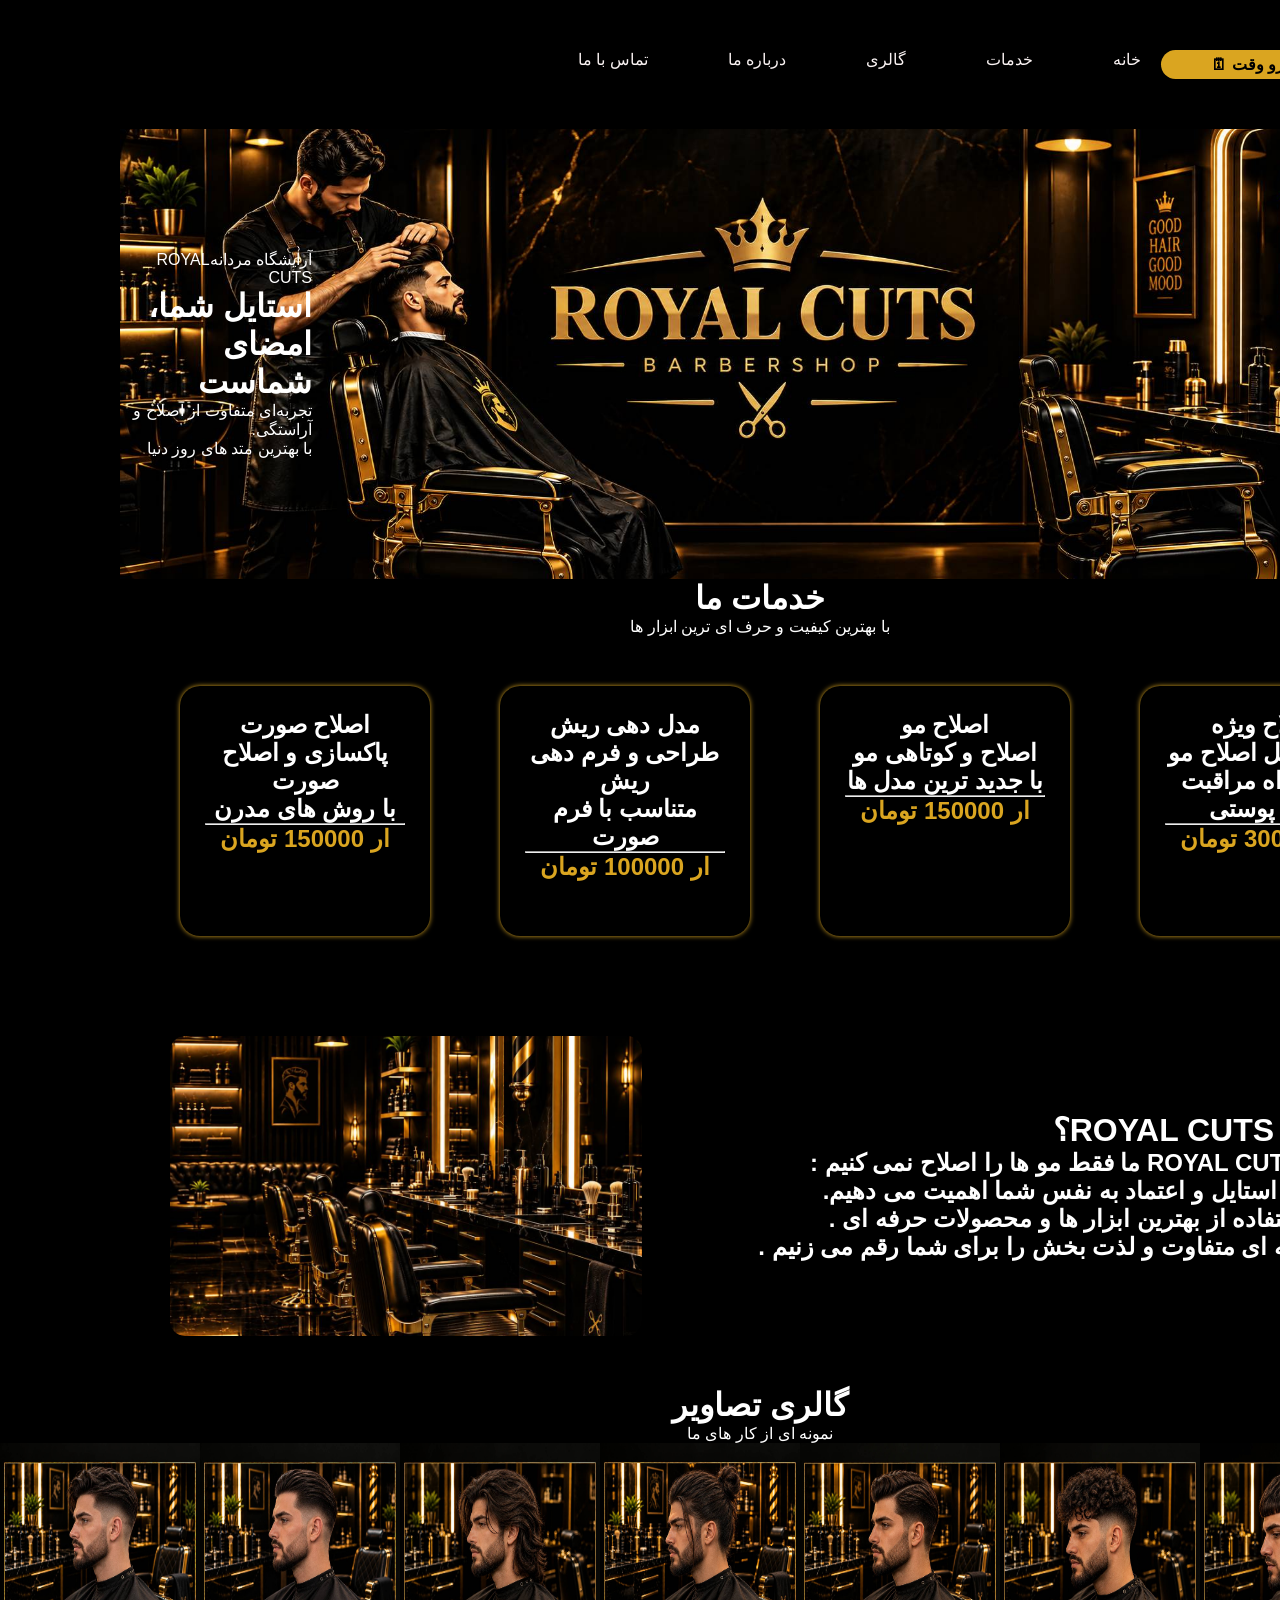
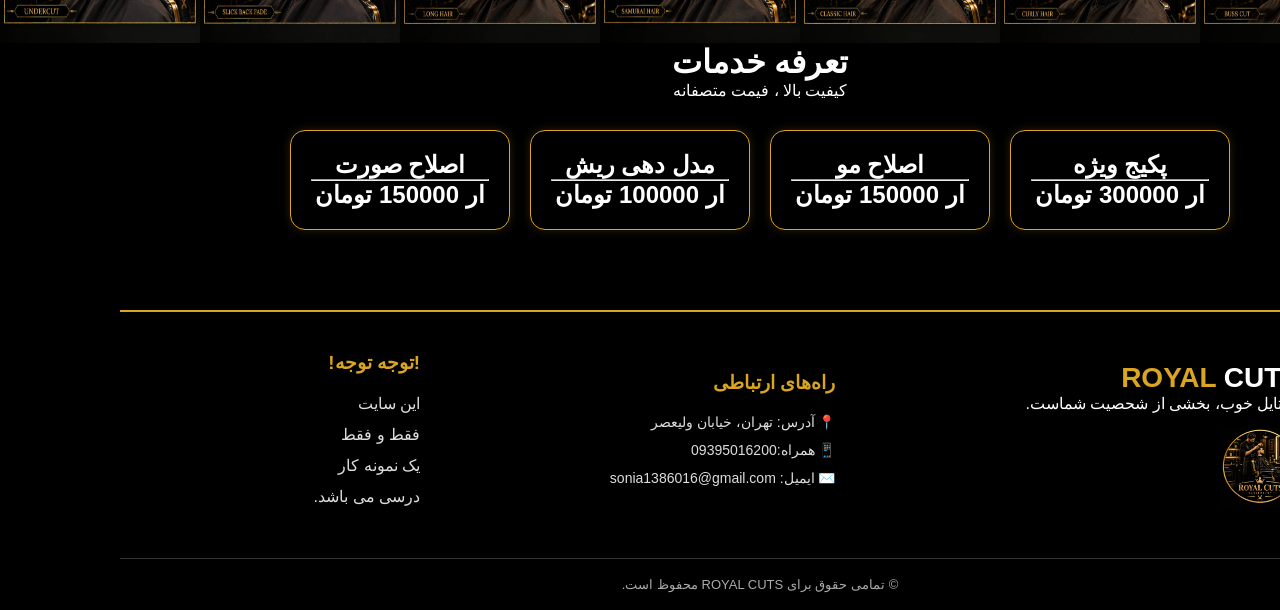
==== commit f3aa7227: "Add files via upload" ====
--- a/index.html
+++ b/index.html
@@ -1,338 +1,149 @@
-<!DOCTYPE html>
-<html lang="fa" dir="rtl">
-<head>
-  <meta charset="UTF-8">
-  <meta name="viewport" content="width=device-width, initial-scale=1.0">
-  <meta name="theme-color" content="#fff5f8">
-  <title>گندم بیوتی | فروشگاه آنلاین زیبایی</title>
-  <link rel="stylesheet" href="css/style.css">
-  <link rel="preconnect" href="https://fonts.googleapis.com">
-  <link rel="preconnect" href="https://fonts.gstatic.com" crossorigin>
-  <link href="https://fonts.googleapis.com/css2?family=Vazirmatn:wght@300;400;500;600;700;800&display=swap" rel="stylesheet">
-</head>
-<body>
-  <div class="top-note">زیبایی تو، امضای توست ✨ &nbsp; | &nbsp; به گندم بیوتی خوش آمدی</div>
-
-  <header class="site-header">
-    <a class="brand" href="#home" aria-label="گندم بیوتی">
-      <span class="brand-mark">گ</span>
-      <span><strong>گندم بیوتی</strong><small>GANDOM BEAUTY</small></span>
-    </a>
-    <nav class="main-nav" aria-label="منوی اصلی">
-      <a href="#home">خانه</a>
-      <a href="#products">محصولات</a>
-      <a href="#about">درباره ما</a>
-      <a href="#contact">ارتباط با ما</a>
-    </nav>
-    <a class="header-button" href="#products">مشاهده محصولات <span>←</span></a>
-  </header>
-
-  <main>
-    <section class="hero" id="home">
-      <div class="hero-copy">
-        <span class="eyebrow"><span class="sparkle">✦</span> دنیای لطیف زیبایی</span>
-        <h1>زیبایی، از <em>جزئیات</em><br>شروع می‌شود.</h1>
-        <p>انتخابی دوست‌داشتنی برای روتین زیبایی تو؛ محصولات مورد علاقه‌ات را پیدا کن و از خریدت لذت ببر.</p>
-        <div class="hero-actions">
-          <a class="button button-primary" href="#products">دیدن محصولات <span>←</span></a>
-          <a class="text-link" href="#about">بیشتر درباره ما <span>↙</span></a>
-        </div>
-        <div class="hero-trust">
-          <span class="trust-icon">♡</span>
-          <span><b>انتخاب با عشق</b><small>برای لحظه‌های قشنگ تو</small></span>
-        </div>
-      </div>
-      <div class="hero-art" aria-label="جای تصویر محصولات زیبایی">
-        <!-- تصویر اصلی خودت را جایگزین hero-placeholder.jpg کن -->
-        <div class="hero-image-placeholder">
-          <span class="placeholder-icon">✿</span>
-          <strong>تصویر اصلی فروشگاه</strong>
-          <small>عکس محصولات یا تصویر دلخواهت را اینجا قرار بده</small>
-        </div>
-        <div class="floating-card"><span class="floating-heart">♡</span><span><b>با عشق انتخاب کن</b><small>زیبایی به سبک تو</small></span></div>
-        <span class="decor decor-one">✦</span><span class="decor decor-two">✿</span>
-      </div>
-    </section>
-
-    <section class="benefits" aria-label="ویژگی‌های فروشگاه">
-      <div class="benefit"><span class="benefit-icon">♡</span><div><b>انتخاب‌های دوست‌داشتنی</b><small>برای روتین زیبایی تو</small></div></div>
-      <div class="benefit"><span class="benefit-icon">✧</span><div><b>تجربه خرید دلنشین</b><small>ساده، راحت و زیبا</small></div></div>
-      <div class="benefit"><span class="benefit-icon">❀</span><div><b>همراه لحظه‌های تو</b><small>زیبایی به سبک خودت</small></div></div>
-    </section>
-
-    <section class="products-section" id="products">
-      <div class="section-heading">
-        <div><span class="eyebrow">منتخب‌های گندم</span><h2>محصولات <em>ما</em></h2><p>محصولات مورد علاقه‌ات را اینجا پیدا کن.</p></div>
-        <span class="heading-flower">✿</span>
-      </div>
-      <div class="category-pills">
-        <a class="pill active" href="#products">همه محصولات</a>
-        <a class="pill" href="#products">مراقبت پوست</a>
-        <a class="pill" href="#products">آرایشی</a>
-        <a class="pill" href="#products">مراقبت مو</a>
-        <a class="pill" href="#products">اکسسوری</a>
-      </div>
-
-      <div class="product-grid">
-        <!-- برای افزودن محصول، یکی از کارت‌ها را کپی کن و متن و تصویرش را تغییر بده. -->
-        <article class="product-card">
-          <div class="product-image"><span class="image-label">محصول ۱</span><img class="product-photo" src="img/img1.jpg" alt="نام محصول"></div>
-          <div class="product-info"><span class="product-category">مراقبت پوست</span><h3>ماسک صورت کاسه ای ⭐️</h3><p class="product-description">
-
-ترند و جذاب ⭐️
-
-با کیفیت عالی ⭐️
-
-</p><div class="product-bottom"><strong class="price">قیمت: 290000 تومان</strong><a class="order-button" href="https://rubika.ir/nggvnkm" target="_blank" rel="noopener">سفارش <span>←</span></a></div></div>
-        </article>
-        <article class="product-card">
-          <div class="product-image image-pink"><span class="image-label">محصول ۲</span><img class="product-photo" src="img/img2.jpg" alt="نام محصول"></div>
-          <div class="product-info"><span class="product-category">آرایشی</span><h3>رژگونه حرارتی خاص و جذاب💖</h3><p class="product-description">
-
-رنگ طبیعی و ماندگار ✨
-
-بافت سبک و لطیف ✨
-</p><div class="product-bottom"><strong class="price">قیمت: 210000 تومان</strong><a class="order-button" href="https://rubika.ir/nggvnkm" target="_blank" rel="noopener">سفارش <span>←</span></a></div></div>
-        </article>
-        <article class="product-card">
-          <div class="product-image image-cream"><span class="image-label">محصول ۳</span><img class="product-photo" src="img/img3.jpg" alt="نام محصول"></div>
-          <div class="product-info"><span class="product-category">مراقبت پوست</span><h3>🌸❤️ میسلار واتر آمینو اسید بیوآکوا ❤️🌸</h3><p class="product-description">
-
-آرایش پاک‌کن و تمیزکننده پوست 😍✨
-
-💧 پاک‌کننده آرایش و آلودگی‌های پوست 🌸 کمک به حفظ رطوبت و لطافت پوست ✨ کمک به شادابی و شفافیت پوست 💋 قابل استفاده برای صورت، چشم و لب 💦 بر پایه آب با حجم ۲۰۰ میل
-
-🧴 طرز استفاده: مقداری از میسلار رو روی پد آرایشی بریز و به‌آرومی روی پوست بکش تا آرایش پاک بشه. برای آرایش چشم، پد رو چند ثانیه روی چشم نگه دار و بعد آروم پاک کن. ❤️
-
-
-
-</p><div class="product-bottom"><strong class="price">قیمت: 290000 تومان</strong><a class="order-button" href="https://rubika.ir/nggvnkm" target="_blank" rel="noopener">سفارش <span>←</span></a></div></div>
-        </article>
-        <article class="product-card">
-          <div class="product-image image-lilac"><span class="image-label">محصول ۴</span><img class="product-photo" src="img/img4.jpg" alt="نام محصول"></div>
-          <div class="product-info"><span class="product-category">آرایشی</span><h3>💖 بادی اسپلش ادکلنی یارا 😍✨</h3><p class="product-description">
-
-
-دلت می‌خواد بعد حموم بوی عطر بدی، بدون اینکه جیبت گریه کنه؟ 😂💸
-
-🌷 رایحه خوش و ادکلنی 💦 کمک به رطوبت‌رسانی پوست 🛁 مناسب استفاده روزانه، مخصوصاً بعد از حموم 😍 با رایحه دلنشین برای خوشبو موندن بدن
-
-🧴 حجم ۱۲۰ میل
-
- 
-
-🎨 ارسال رایحه به‌صورت رندوم ❌ انتخاب رایحه نداریم.</p><div class="product-bottom"><strong class="price">قیمت: 290000 تومان</strong><a class="order-button" href="https://rubika.ir/nggvnkm" target="_blank" rel="noopener">سفارش <span>←</span></a></div></div>
-        </article>
-        <article class="product-card">
-          <div class="product-image image-rose"><span class="image-label">محصول ۵</span><img class="product-photo" src="img/img5.jpg" alt="نام محصول"></div>
-          <div class="product-info"><span class="product-category">اکسسوری</span><h3>گوشواره نگینی جذاب 😍✨</h3><p class="product-description">
-
-رنگ ثابت👌👌
-
-یه مدل شیک و چشمگیر برای اونایی که عاشق اکسسوری‌های خاصن ✨💎
-
-نگین  خوش‌رنگ با دورِ نگین‌های درخشان 😍
-هم برای استفاده روزمره قشنگه، هم برای مهمونی 👌🏻
-
- </p><div class="product-bottom"><strong class="price">قیمت: 300000 تومان</strong><a class="order-button" href="https://rubika.ir/nggvnkm" target="_blank" rel="noopener">سفارش <span>←</span></a></div></div>
-        </article>
-        <article class="product-card">
-          <div class="product-image image-peach"><span class="image-label">محصول ۶</span><img class="product-photo" src="img/img6.jpg" alt="نام محصول"></div>
-          <div class="product-info"><span class="product-category">اکسسوری</span><h3>💎⌚ ست ۴ تیکه شامل ساعت + گوشواره + گردنبند + دستبند</h3><p class="product-description">✨😍 ست‌های شیک و خوشگل، برای خوش‌استایل‌تر شدن!
-
-
-🔥 قیمت فقططط ۱۰۰۰/۰۰۰هزار تومان ❤️
-
-⌚✨ ست ساعت و دستبند
-
-
-خوشگلن، قیمتاشونم خوشگل‌تره! 😂❤️
-کدومو انتخاب می‌کنی؟ 😍🛍️</p><div class="product-bottom"><strong class="price">قیمت: 900000 تومان</strong><a class="order-button" href="https://rubika.ir/nggvnkm" target="_blank" rel="noopener">سفارش <span>←</span></a></div></div>
-        </article>
-      </div>
-      <p class="edit-hint">برای دیدن محصولات بیشتر به کانال های ما در روبیکا سر بزنید .</p>
-    </section>
-
-    <section class="about-banner" id="about">
-      <div class="about-flower">✿</div>
-      <div><span class="eyebrow">درباره گندم بیوتی</span><h2>یک انتخاب کوچک،<br><em>یک حس خوب بزرگ.</em></h2><p>گندم بیوتی برای دوست‌داران زیبایی و مراقبت، فضایی ساده و دلنشین است تا انتخاب محصولات مورد علاقه‌شان لذت‌بخش‌تر باشد.</p></div>
-<a class="button button-primary"
-   href="https://rubika.ir/nggvnkm"
-   target="_blank"
-   rel="noopener">
-   سفارش از گندم بیوتی <span>←</span>
-</a>    </section>
-<!-- بخش شبکه‌های اجتماعی گندم بیوتی -->
-<section class="social-section" id="social">
-
-    <div class="social-heading">
-        <span class="social-subtitle">♡ همراه گندم بیوتی باش ♡</span>
-
-        <h2>
-            دنیای زیبایی ما را
-            <span>دنبال کن!</span>
-        </h2>
-
-        <p>
-            برای دیدن محصولات جدید، اطلاع از تخفیف‌ها و پیشنهادهای ویژه،
-            به کانال‌های ما سر بزن.
-            <br>
-            برای ثبت سفارش هم می‌توانی مستقیماً در تلگرام به ما پیام بدهی. 💗
-        </p>
-    </div>
-
-    <div class="social-cards">
-
-        <!-- کانال اول روبیکا -->
-        <a class="social-card rubika-card"
-           href="https://rubika.ir/joing/BBFIBIHCC0MKMSXRHUKWVLTIOWILDUPX"
-           target="_blank"
-           rel="noopener">
-
-            <span class="social-icon rubika-icon">R</span>
-
-            <span class="social-text">
-                <strong>کانال اول روبیکا</strong>
-                <small>جدیدترین محصولات و پیشنهادها</small>
-            </span>
-
-            <span class="social-arrow">←</span>
-        </a>
-
-        <!-- کانال دوم روبیکا -->
-        <a class="social-card rubika-card"
-           href="https://rubika.ir/zivaralat89"
-           target="_blank"
-           rel="noopener">
-
-            <span class="social-icon rubika-icon">R</span>
-
-            <span class="social-text">
-                <strong>کانال دوم روبیکا</strong>
-                <small>برای دیدن مطالب بیشتر، همراه ما باش</small>
-            </span>
-
-            <span class="social-arrow">←</span>
-        </a>
-
-        <!-- سفارش از طریق روبیکا -->
-<a class="social-card rubika-card"
-   href="https://rubika.ir/nggvnkm"
-   target="_blank"
-   rel="noopener">
-
-    <span class="social-icon rubika-icon" aria-hidden="true">
-        <svg viewBox="0 0 24 24" role="img">
-            <path fill="currentColor"
-                  d="M12 2.5 21 7.7v8.6L12 21.5 3 16.3V7.7L12 2.5Z"/>
-            <path fill="#ffffff"
-                  d="m8.5 12 2.3 2.3 4.8-5-1.3-1.2-3.5 3.6-1.1-1.1L8.5 12Z"/>
-        </svg>
-    </span>
-
-    <span class="social-text">
-        <strong>سفارش از طریق روبیکا</strong>
-        <small>برای ثبت سفارش به ما پیام بده 💌</small>
-    </span>
-
-    <span class="social-arrow">←</span>
-
-</a>
-
-    </div>
-
-    <div class="social-footer">
-        با عشق انتخاب کن، با گندم بیوتی بدرخش! ✨
-    </div>
-
-</section>
-    <section class="contact-section" id="contact">
-      <div><span class="eyebrow">در تماس باشیم</span><h2>برای سفارش، <em>پیام بده</em></h2><p>راه ارتباطی فروشگاهت را اینجا قرار بده تا مشتری‌ها بتوانند سفارششان را ثبت کنند.</p></div>
-      <div class="contact-actions">
-        <!-- شماره و لینک شبکه اجتماعی خودت را جایگزین کن -->
-        <a class="button button-primary" href="https://rubika.ir/nggvnkm" target="_blank" rel="noopener">سفارش در روبیکا<span>↗</span></a>
-      </div>
-    </section>
-  </main>
-
-  <footer class="site-footer">
-    <a class="brand footer-brand" href="#home"><span class="brand-mark">گ</span><span><strong>گندم بیوتی</strong><small>GANDOM BEAUTY</small></span></a>
-    <p>زیبایی تو، امضای توست ♡</p>
-    <span class="copyright">© گندم بیوتی — تمامی حقوق محفوظ است.</span>
-    <!-- بخش طراح و برنامه نویس سایت -->
-<div class="developer-section">
-
-    <div class="developer-title">
-        <span class="developer-flower">✿</span>
-
-        <div>
-            <h3>طراحی و توسعه سایت</h3>
-            <p>ساخته شده با عشق و خلاقیت ♡</p>
-        </div>
-    </div>
-
-    <div class="developer-info">
-        <span class="developer-label">برنامه‌نویس سایت گندم بیوتی</span>
-
-        <strong class="developer-name">Beyranvand</strong>
-
-        <p class="developer-description">
-            برای طراحی سایت، همکاری و ارتباط با برنامه‌نویس،
-            از طریق شبکه‌های اجتماعی زیر پیام بدهید.
-        </p>
-
-        <div class="developer-socials">
-
-            <!-- تلگرام -->
-            <a href="https://t.me/Beyranvand86"
-               class="developer-social telegram-social"
-               target="_blank"
-               rel="noopener">
-
-                <svg viewBox="0 0 24 24" aria-hidden="true">
-                    <path fill="currentColor"
-                    d="M21.7 4.4 18.5 20c-.2 1.1-.9 1.4-1.8.9l-5-3.7-2.4 2.3c-.3.3-.5.5-1 .5l.4-5.1 9.3-8.4c.4-.4-.1-.6-.6-.2L6 13.6 1.1 12c-1.1-.3-1.1-1.1.2-1.6L20.4 3c.9-.3 1.6.2 1.3 1.4Z"/>
-                </svg>
-
-                <span>تلگرام</span>
-            </a>
-
-            <!-- اینستاگرام -->
-            <a href="https://www.instagram.com/Beyranvand_86.19/"
-               class="developer-social instagram-social"
-               target="_blank"
-               rel="noopener">
-
-                <svg viewBox="0 0 24 24" aria-hidden="true">
-                    <rect x="3" y="3" width="18" height="18" rx="5"
-                          fill="none" stroke="currentColor" stroke-width="2"/>
-                    <circle cx="12" cy="12" r="4"
-                            fill="none" stroke="currentColor" stroke-width="2"/>
-                    <circle cx="17.5" cy="6.8" r="1.2" fill="currentColor"/>
-                </svg>
-
-                <span>اینستاگرام</span>
-            </a>
-
-            <!-- روبیکا -->
-            <a href="https://rubika.ir/Beyranvand_86"
-               class="developer-social rubika-social"
-               target="_blank"
-               rel="noopener">
-
-                <span class="rubika-letter">R</span>
-
-                <span>روبیکا</span>
-            </a>
-
-        </div>
-    </div>
-
-    <div class="developer-credit">
-        Designed & Developed with <span>♥</span>
-    </div>
-
-</div>
-  </footer>
-</body>
-</html>
+<!DOCTYPE html>
+<html lang="en">
+<head>
+    <meta charset="UTF-8">
+    <meta name="viewport" content="width=device-width, initial-scale=1.0">
+    <title>Sample Work 1</title>
+</head>
+<link rel="stylesheet" href="css/style.css">
+<body bgcolor="black" dir="rtl" >
+    <div class="topbar">
+        <div class="navbarL">
+    <h4><a href="C:\Users\MoammerPC\Desktop\Sample work\reservation.html">رزرو وقت 🗓</a></h4>
+    </div>
+    <div class="navbar">
+    <ul>
+        <li><a href="C:\Users\MoammerPC\Desktop\Sample work\index.html">خانه</a></li>
+        <li><a href="#services">خدمات</a></li>
+        <li><a href="#galery">گالری</a></li>
+        <li><a href="#darbar">درباره ما</a></li>
+        <li><a href="#phone">تماس با ما</a></li>
+    </ul>
+    </div>
+    </div>
+    <div class="hero">
+    <img src="img/logo1.png" alt="آرایشگاه">
+
+    <div class="text">
+        <p>آرایشگاه مردانهROYAL CUTS</p>
+        <h1>استایل شما، </h1>
+        <h1>امضای شماست</h1>
+        <p>تجربه‌ای متفاوت از اصلاح و آراستگی.</p>
+        <p>با بهترین متد های روز دنیا </p>
+    </div>
+</div>
+    <div class="center" id="services">
+        <h1>خدمات ما</h1>
+        <p>با بهترین کیفیت و حرف ای ترین ابزار ها</p>
+    </div>
+    <div class="mine">
+        <div class="box">
+        <h2 style="color: white;"> <b>اصلاح ویژه</b> </h2>
+        <h2 style="color: white;">پکیج کامل اصلاح مو</h2>
+        <h2 style="color: white;">به همراه مراقبت های پوستی</h2>
+        <hr>
+        <h2>ار 300000 تومان</h2>
+        </div>
+        <div class="box">
+            <h2 style="color: white;"> <b>اصلاح مو</b> </h2>
+        <h2 style="color: white;">اصلاح و کوتاهی مو</h2>
+        <h2 style="color: white;">با جدید ترین مدل ها</h2>
+        <hr>
+        <h2>ار 150000 تومان</h2>
+        </div>
+        <div class="box">
+            <h2 style="color: white;"> <b>مدل دهی ریش</b> </h2>
+        <h2 style="color: white;">طراحی و فرم دهی ریش</h2>
+        <h2 style="color: white;">متناسب با فرم صورت</h2>
+        <hr>
+        <h2>ار 100000 تومان</h2>
+        </div>
+        <div class="box">
+            <h2 style="color: white;"> <b>اصلاح صورت</b> </h2>
+        <h2 style="color: white;">پاکسازی و اصلاح صورت </h2>
+        <h2 style="color: white;">با روش های مدرن</h2>
+        <hr>
+        <h2>ار 150000 تومان</h2>
+        </div>
+    </div>
+    <div class="mine2">
+    <div class="box2">
+    <h1><b>چرا ROYAL CUTS؟</b></h1>
+    <h2>در ROYAL CUTE ما فقط مو ها را اصلاح نمی کنیم :</h2>
+    <h2>ما به استایل و اعتماد به نفس شما اهمیت می دهیم.</h2>
+    <h2>با استفاده از بهترین ابزار ها و محصولات حرفه ای .</h2>
+    <h2>تجربه ای متفاوت و لذت بخش را برای شما رقم می زنیم .</h2>
+    </div>
+    <img src="img/logo4.png" alt="">
+    </div>
+    <div class="center" id="galery">
+        <h1>گالری تصاویر</h1>
+        <p>نمونه ای از کار های ما</p>
+    </div>
+    <div class="gallery">
+        <img src="img/busscut.png" alt="">
+        <img src="img/curly.png" alt="">
+        <img src="img/classic.png" alt="">
+        <img src="img/samurai.png" alt="">
+        <img src="img/long.png" alt="">
+        <img src="img/slick.png" alt="">
+        <img src="img/undercut.png" alt="">
+    </div>
+    <div class="center" >
+        <h1>تعرفه خدمات</h1>
+        <p>کیفیت بالا ، فیمت متصفانه</p>
+    </div>
+     <div class="mine3">
+        <div class="box3">
+        <h2 style="color: white;"> <b>پکیج ویژه</b> </h2>
+        <hr>
+        <h2>ار 300000 تومان</h2>
+        </div>
+        <div class="box3">
+            <h2 style="color: white;"> <b>اصلاح مو</b> </h2>
+        <hr>
+        <h2>ار 150000 تومان</h2>
+        </div>
+        <div class="box3">
+            <h2 style="color: white;"> <b>مدل دهی ریش</b> </h2>
+        <hr>
+        <h2>ار 100000 تومان</h2>
+        </div>
+        <div class="box3">
+            <h2 style="color: white;"> <b>اصلاح صورت</b> </h2>
+        <hr>
+        <h2>ار 150000 تومان</h2>
+        </div>
+        </div>
+        <footer class="footer" id="darbar" id="phone">
+    <div class="footer-container">
+
+        <div class="footer-brand">
+            <h2>ROYAL <span>CUTS</span></h2>
+            <p>استایل خوب، بخشی از شحصیت شماست.</p>
+            <img src="img/logo5.png" alt="لوگوی رویال کاتس">
+        </div>
+
+        <div class="footer-info">
+            <h3>راه‌های ارتباطی</h3>
+            <p>📍 آدرس: تهران، خیابان ولیعصر</p>
+            <p>📱 همراه:09395016200</p>
+            <p>✉️ ایمیل: sonia1386016@gmail.com</p>
+        </div>
+
+        <div class="footer-links">
+            <h3>!توجه توجه!</h3>
+            <a href="#">این سایت</a>
+            <a href="#">فقط و فقط </a>
+            <a href="#">یک نمونه کار</a>
+            <a href="#">درسی می باشد.</a>
+        </div>
+
+    </div>
+
+    <div class="footer-bottom">
+        <p>© تمامی حقوق برای ROYAL CUTS محفوظ است.</p>
+    </div>
+</footer>
+</body>
+</html>
--- a/css/style.css
+++ b/css/style.css
@@ -1,609 +1,248 @@
-@charset "UTF-8";
-:root {
-  --pink: #d95f8b;
-  --pink-dark: #bd4775;
-  --pink-soft: #fff0f5;
-  --pink-pale: #fff8fa;
-  --rose: #f4c9d8;
-  --ink: #382630;
-  --muted: #8b7a83;
-  --line: #f1e2e8;
-  --white: #fff;
-  --shadow: 0 16px 45px rgba(151, 76, 107, .09);
-}
-* { box-sizing: border-box; }
-html { scroll-behavior: smooth; scroll-padding-top: 24px; }
-body { margin: 0; font-family: "Vazirmatn", Tahoma, sans-serif; color: var(--ink); background: #fff; line-height: 1.8; }
-a { color: inherit; text-decoration: none; }
-.top-note { text-align: center; padding: 7px 16px; background: #fce5ed; color: #8e4664; font-size: 12px; letter-spacing: .1px; }
-.site-header { width: min(1160px, calc(100% - 48px)); margin: auto; min-height: 90px; display: flex; align-items: center; justify-content: space-between; gap: 28px; }
-.brand { display: inline-flex; align-items: center; gap: 10px; flex-shrink: 0; }
-.brand-mark { display: grid; place-items: center; width: 44px; height: 44px; border-radius: 16px 16px 16px 5px; background: var(--pink); color: white; font-size: 25px; font-weight: 800; box-shadow: 0 7px 17px #d95f8b35; }
-.brand strong { display: block; font-size: 18px; font-weight: 800; line-height: 1.4; }
-.brand small { display: block; color: #b48b9b; font: 9px Arial, sans-serif; letter-spacing: 2px; }
-.main-nav { display: flex; align-items: center; gap: clamp(15px, 2.5vw, 34px); font-size: 13px; color: #79656f; }
-.main-nav a { transition: color .2s; }
-.main-nav a:hover, .text-link:hover { color: var(--pink); }
-.header-button { font-size: 12px; font-weight: 700; color: var(--pink-dark); border: 1px solid #f0c7d6; padding: 10px 17px; border-radius: 30px; white-space: nowrap; }
-.header-button span, .button span, .order-button span { margin-right: 7px; }
-.hero { width: min(1160px, calc(100% - 48px)); margin: 12px auto 55px; padding: clamp(28px, 5vw, 66px); min-height: 450px; border-radius: 28px; background: linear-gradient(120deg, #fff8fa 0%, #fff0f5 100%); display: grid; grid-template-columns: 1fr 1fr; align-items: center; gap: 42px; overflow: hidden; }
-.eyebrow { color: var(--pink); font-size: 12px; font-weight: 700; display: inline-flex; align-items: center; gap: 8px; }
-.sparkle { font-size: 19px; }
-.hero h1 { font-size: clamp(32px, 4.1vw, 54px); line-height: 1.45; margin: 14px 0 12px; letter-spacing: -1.5px; }
-h1 em, h2 em { color: var(--pink); font-style: normal; }
-.hero-copy > p { color: var(--muted); max-width: 440px; font-size: 14px; line-height: 2.2; margin: 0; }
-.hero-actions { display: flex; align-items: center; gap: 25px; flex-wrap: wrap; margin-top: 26px; }
-.button { display: inline-flex; align-items: center; justify-content: center; padding: 12px 21px; border-radius: 28px; font-size: 12px; font-weight: 700; transition: transform .2s, box-shadow .2s; }
-.button:hover, .order-button:hover { transform: translateY(-2px); }
-.button-primary { background: var(--pink); color: white; box-shadow: 0 8px 20px #d95f8b35; }
-.button-primary:hover { background: var(--pink-dark); }
-.text-link { font-size: 12px; font-weight: 600; color: #8c6c7a; }
-.hero-trust { display: flex; align-items: center; gap: 10px; margin-top: 34px; }
-.trust-icon { width: 35px; height: 35px; display: grid; place-items: center; background: white; color: var(--pink); border-radius: 50%; font-size: 22px; }
-.hero-trust b, .hero-trust small { display: block; }
-.hero-trust b { font-size: 11px; }
-.hero-trust small { font-size: 10px; color: var(--muted); }
-.hero-art { min-height: 330px; position: relative; display: grid; place-items: center; }
-.hero-image-placeholder { width: min(100%, 390px); height: 340px; border-radius: 48% 48% 26px 26px; border: 1px dashed #e5a6bd; background: radial-gradient(circle at 50% 35%, #fff 0 20%, #ffe1eb 70%); display: flex; flex-direction: column; align-items: center; justify-content: center; color: #bd7892; text-align: center; padding: 20px; }
-.placeholder-icon { font-size: 57px; line-height: 1.2; color: #d9789c; }
-.hero-image-placeholder strong { margin-top: 8px; font-size: 14px; }
-.hero-image-placeholder small { font-size: 10px; max-width: 220px; }
-.floating-card { position: absolute; bottom: 23px; right: -2px; display: flex; gap: 10px; align-items: center; padding: 12px 16px; border-radius: 16px; background: #fff; box-shadow: var(--shadow); }
-.floating-heart { display: grid; place-items: center; background: var(--pink-soft); color: var(--pink); width: 36px; height: 36px; border-radius: 12px; font-size: 22px; }
-.floating-card b, .floating-card small { display: block; }
-.floating-card b { font-size: 11px; }
-.floating-card small { font-size: 10px; color: var(--muted); }
-.decor { position: absolute; color: #dc8eaa; }
-.decor-one { top: 8px; left: 8%; font-size: 32px; }
-.decor-two { top: 25%; right: 1%; font-size: 27px; }
-.benefits { width: min(1050px, calc(100% - 48px)); margin: 0 auto 85px; display: grid; grid-template-columns: repeat(3, 1fr); gap: 18px; }
-.benefit { display: flex; align-items: center; justify-content: center; gap: 13px; padding: 16px 10px; border-left: 1px solid var(--line); }
-.benefit:last-child { border-left: 0; }
-.benefit-icon { display: grid; place-items: center; flex: 0 0 43px; height: 43px; border-radius: 15px; background: var(--pink-soft); color: var(--pink); font-size: 22px; }
-.benefit b, .benefit small { display: block; }
-.benefit b { font-size: 12px; }
-.benefit small { font-size: 10px; color: var(--muted); }
-.products-section { width: min(1160px, calc(100% - 48px)); margin: 0 auto 85px; }
-.section-heading { display: flex; align-items: center; justify-content: space-between; margin-bottom: 20px; }
-.section-heading h2, .contact-section h2 { font-size: clamp(27px, 3vw, 37px); line-height: 1.5; margin: 4px 0; }
-.section-heading p, .contact-section p { color: var(--muted); font-size: 12px; margin: 0; }
-.heading-flower { font-size: 49px; color: #efc1d1; }
-.category-pills { display: flex; gap: 9px; overflow-x: auto; padding: 5px 1px 18px; scrollbar-width: thin; }
-.pill { flex-shrink: 0; border: 1px solid var(--line); border-radius: 25px; padding: 7px 17px; font-size: 11px; color: #8a737e; background: #fff; }
-.pill.active, .pill:hover { background: var(--pink); color: white; border-color: var(--pink); }
-.product-grid { display: grid; grid-template-columns: repeat(3, minmax(0, 1fr)); gap: 23px; }
-.product-card { border: 1px solid #f3e5eb; border-radius: 19px; overflow: hidden; background: #fff; transition: transform .25s, box-shadow .25s; }
-.product-card:hover { transform: translateY(-5px); box-shadow: var(--shadow); }
-.product-image { height: 220px; position: relative; display: grid; place-items: center; background: #fff3f7; overflow: hidden; }
-.image-pink { background: #fbe8ef; }.image-cream { background: #faf0e6; }.image-lilac { background: #f1eafa; }.image-rose { background: #f8e1e5; }.image-peach { background: #fff0e8; }
-.image-label { position: absolute; top: 13px; right: 13px; background: #fff; color: #a46e83; font-size: 10px; border-radius: 20px; padding: 4px 10px; }
-.image-placeholder { color: #bd8b9e; border: 1px dashed #dcb1c1; border-radius: 14px; padding: 12px 19px; font-size: 11px; background: #ffffff70; }
-.product-info { padding: 16px 17px 18px; }
-.product-category { color: var(--pink); font-size: 10px; }
-.product-info h3 { font-size: 15px; margin: 4px 0; }
-.product-description { color: var(--muted); font-size: 11px; margin: 0 0 16px; min-height: 22px; }
-.product-bottom { display: flex; align-items: center; justify-content: space-between; gap: 8px; border-top: 1px solid #f5e9ee; padding-top: 13px; }
-.price { font-size: 11px; color: #62434f; }
-.order-button { display: inline-flex; align-items: center; padding: 7px 12px; border-radius: 20px; background: var(--pink-soft); color: var(--pink-dark); font-size: 11px; font-weight: 700; transition: transform .2s; white-space: nowrap; }
-.edit-hint { color: #a58b96; font-size: 11px; margin-top: 18px; }
-.about-banner { width: min(1160px, calc(100% - 48px)); margin: 0 auto 70px; padding: 35px clamp(22px, 5vw, 65px); border-radius: 25px; background: linear-gradient(110deg, #d9658e, #e994b1); color: white; display: flex; align-items: center; justify-content: space-between; gap: 28px; position: relative; overflow: hidden; }
-.about-banner .eyebrow { color: #ffe7ef; }
-.about-banner h2 { font-size: clamp(24px, 3vw, 35px); line-height: 1.55; margin: 8px 0; }
-.about-banner h2 em { color: #fff1f6; }
-.about-banner p { max-width: 510px; color: #fff1f6; font-size: 12px; margin: 0; }
-.about-flower { font-size: 140px; line-height: 1; color: #ffffff20; position: absolute; left: 30%; top: -20px; pointer-events: none; }
-.button-light { background: white; color: var(--pink-dark); white-space: nowrap; z-index: 1; }
-.contact-section { width: min(1160px, calc(100% - 48px)); margin: 0 auto 70px; display: flex; align-items: center; justify-content: space-between; gap: 25px; }
-.contact-actions { display: flex; gap: 10px; flex-wrap: wrap; }
-.button-outline { border: 1px solid #e9c4d2; color: var(--pink-dark); background: white; }
-.site-footer { background: #fff6f9; border-top: 1px solid #f6e4eb; padding: 25px max(24px, calc((100% - 1160px) / 2)); display: flex; align-items: center; justify-content: space-between; gap: 18px; flex-wrap: wrap; }
-.footer-brand .brand-mark { width: 37px; height: 37px; font-size: 21px; }
-.footer-brand strong { font-size: 15px; }
-.site-footer p { color: #a8788c; font-size: 11px; }
-.copyright { color: #a38d97; font-size: 10px; }
-
-@media (max-width: 850px) {
-  .site-header { width: min(100% - 32px, 700px); min-height: 78px; gap: 15px; }
-  .main-nav { gap: 14px; }
-  .main-nav a { font-size: 11px; }
-  .header-button { display: none; }
-  .hero { width: calc(100% - 32px); padding: 35px 28px; gap: 20px; }
-  .hero-image-placeholder { height: 290px; }
-  .product-grid { grid-template-columns: repeat(2, minmax(0, 1fr)); gap: 16px; }
-  .product-image { height: 200px; }
-  .benefits { width: calc(100% - 32px); gap: 5px; }
-  .benefit { justify-content: flex-start; padding: 12px 5px; }
-  .benefit-icon { flex-basis: 35px; height: 35px; }
-}
-@media (max-width: 600px) {
-  .top-note { font-size: 10px; }
-  .site-header { width: calc(100% - 30px); min-height: 72px; flex-wrap: wrap; padding: 12px 0 9px; }
-  .brand-mark { width: 39px; height: 39px; font-size: 22px; }
-  .brand strong { font-size: 16px; }
-  .main-nav { order: 3; width: 100%; justify-content: space-between; border-top: 1px solid var(--line); padding-top: 9px; gap: 7px; }
-  .main-nav a { font-size: 10px; }
-  .hero { grid-template-columns: 1fr; width: calc(100% - 24px); margin-top: 8px; padding: 27px 22px 20px; border-radius: 22px; gap: 10px; }
-  .hero h1 { font-size: 35px; }
-  .hero-copy > p { font-size: 12px; }
-  .hero-actions { gap: 17px; margin-top: 20px; }
-  .button { padding: 11px 16px; font-size: 11px; }
-  .hero-trust { margin-top: 22px; }
-  .hero-art { min-height: 260px; }
-  .hero-image-placeholder { height: 255px; width: 85%; }
-  .floating-card { right: 0; bottom: 8px; padding: 9px 12px; }
-  .decor-one { top: 0; left: 3%; }
-  .benefits { grid-template-columns: 1fr; margin-bottom: 55px; }
-  .benefit { border-left: 0; border-bottom: 1px solid var(--line); padding: 10px 5px; }
-  .benefit:last-child { border-bottom: 0; }
-  .products-section { width: calc(100% - 28px); margin-bottom: 55px; }
-  .section-heading h2 { font-size: 29px; }
-  .heading-flower { font-size: 37px; }
-  .category-pills { margin-left: -4px; margin-right: -4px; }
-  .product-grid { grid-template-columns: repeat(2, minmax(0, 1fr)); gap: 11px; }
-  .product-image { height: 150px; }
-  .product-info { padding: 12px 10px; }
-  .product-info h3 { font-size: 12px; }
-  .product-description { font-size: 10px; line-height: 1.8; min-height: 36px; margin-bottom: 10px; }
-  .product-bottom { align-items: flex-start; flex-direction: column; gap: 9px; }
-  .price { font-size: 10px; }
-  .order-button { font-size: 10px; padding: 6px 11px; }
-  .image-placeholder { padding: 8px; font-size: 9px; text-align: center; }
-  .about-banner { width: calc(100% - 24px); margin-bottom: 50px; padding: 27px 22px; align-items: flex-start; flex-direction: column; gap: 18px; }
-  .about-banner h2 { font-size: 27px; }
-  .about-banner p { font-size: 11px; }
-  .about-flower { left: 4%; top: 5px; font-size: 100px; }
-  .contact-section { width: calc(100% - 30px); margin-bottom: 45px; flex-direction: column; align-items: flex-start; }
-  .contact-section h2 { font-size: 27px; }
-  .contact-actions { width: 100%; }
-  .site-footer { padding: 22px 18px; justify-content: center; text-align: center; flex-direction: column; gap: 7px; }
-  .site-footer p { margin: 0; }
-}
-@media (max-width: 360px) {
-  .product-grid { grid-template-columns: 1fr; }
-  .product-image { height: 210px; }
-  .product-bottom { flex-direction: row; align-items: center; }
-}
-/* ==================================
-   بخش شبکه‌های اجتماعی گندم بیوتی
-================================== */
-
-.social-section {
-    width: min(1000px, calc(100% - 40px));
-    margin: 0 auto 75px;
-    padding: 45px 35px;
-    border: 1px solid #f4dce6;
-    border-radius: 28px;
-    background: linear-gradient(
-        145deg,
-        #fff8fb 0%,
-        #ffffff 55%,
-        #fff0f6 100%
-    );
-    box-shadow: 0 15px 45px rgba(190, 93, 132, 0.07);
-}
-
-.social-heading {
-    text-align: center;
-    max-width: 650px;
-    margin: 0 auto 30px;
-}
-
-.social-subtitle {
-    display: inline-block;
-    color: #d95f8b;
-    font-size: 13px;
-    font-weight: 700;
-    margin-bottom: 8px;
-}
-
-.social-heading h2 {
-    font-size: clamp(25px, 4vw, 36px);
-    line-height: 1.7;
-    margin: 0 0 10px;
-    color: #382630;
-}
-
-.social-heading h2 span {
-    color: #d95f8b;
-}
-
-.social-heading p {
-    color: #8b7a83;
-    font-size: 13px;
-    line-height: 2.2;
-    margin: 0;
-}
-
-.social-cards {
-    display: grid;
-    grid-template-columns: repeat(3, minmax(0, 1fr));
-    gap: 15px;
-}
-
-.social-card {
-    display: flex;
-    align-items: center;
-    gap: 12px;
-    min-width: 0;
-    padding: 20px 15px;
-    border: 1px solid #f1e1e9;
-    border-radius: 19px;
-    background: #ffffff;
-    transition:
-        transform 0.25s ease,
-        box-shadow 0.25s ease,
-        border-color 0.25s ease;
-}
-
-.social-card:hover {
-    transform: translateY(-5px);
-    box-shadow: 0 12px 28px rgba(190, 93, 132, 0.12);
-    border-color: #edbfd1;
-}
-
-.social-icon {
-    width: 45px;
-    height: 45px;
-    flex: 0 0 45px;
-    display: flex;
-    align-items: center;
-    justify-content: center;
-    border-radius: 15px;
-}
-
-.rubika-icon {
-    background: #fff0f5;
-    color: #d95f8b;
-    font-family: Arial, sans-serif;
-    font-size: 24px;
-    font-weight: 800;
-}
-
-.telegram-icon {
-    background: #e7f5ff;
-    color: #229ed9;
-}
-
-.telegram-icon svg {
-    display: block;
-    width: 25px;
-    height: 25px;
-}
-
-.social-text {
-    flex: 1;
-    min-width: 0;
-}
-
-.social-text strong {
-    display: block;
-    color: #49313c;
-    font-size: 12px;
-    line-height: 1.9;
-}
-
-.social-text small {
-    display: block;
-    color: #998590;
-    font-size: 10px;
-    line-height: 1.9;
-    margin-top: 3px;
-}
-
-.social-arrow {
-    color: #d95f8b;
-    font-size: 19px;
-    flex-shrink: 0;
-}
-
-.telegram-card .social-arrow {
-    color: #229ed9;
-}
-
-.social-footer {
-    margin-top: 27px;
-    padding-top: 20px;
-    border-top: 1px solid #f2e3e9;
-    text-align: center;
-    color: #bd7892;
-    font-size: 12px;
-}
-
-/* نمایش مناسب در تبلت */
-@media (max-width: 850px) {
-    .social-cards {
-        grid-template-columns: 1fr;
-    }
-
-    .social-card {
-        padding: 16px 18px;
-    }
-
-    .social-text strong {
-        font-size: 13px;
-    }
-
-    .social-text small {
-        font-size: 11px;
-    }
-}
-
-/* نمایش مناسب در موبایل */
-@media (max-width: 600px) {
-    .social-section {
-        width: calc(100% - 24px);
-        padding: 30px 17px;
-        margin-bottom: 50px;
-        border-radius: 22px;
-    }
-
-    .social-heading {
-        margin-bottom: 23px;
-    }
-
-    .social-heading h2 {
-        font-size: 26px;
-    }
-
-    .social-heading p {
-        font-size: 11px;
-    }
-
-    .social-card {
-        gap: 10px;
-        padding: 14px 12px;
-        border-radius: 16px;
-    }
-
-    .social-icon {
-        width: 40px;
-        height: 40px;
-        flex-basis: 40px;
-        border-radius: 13px;
-    }
-
-    .social-text strong {
-        font-size: 11px;
-    }
-
-    .social-text small {
-        font-size: 9px;
-    }
-
-    .social-footer {
-        font-size: 10px;
-    }
-}
-.product-photo { width: 100%; height: 100%; object-fit: cover; display: block; }
-/* اصلاح نمایش تصاویر محصولات گندم بیوتی */
-
-.product-image {
-    width: 100%;
-    height: 260px;
-    overflow: hidden;
-    position: relative;
-    display: flex;
-    align-items: center;
-    justify-content: center;
-}
-
-.product-image img,
-.product-image .product-photo {
-    width: 100%;
-    height: 100%;
-    object-fit: contain;
-    object-position: center;
-    display: block;
-}
-/* تنظیم تصاویر در گوشی موبایل */
-
-@media (max-width: 600px) {
-    .product-image {
-        height: 190px;
-    }
-
-    .product-image img,
-    .product-image .product-photo {
-        width: 100%;
-        height: 100%;
-        object-fit: contain;
-        object-position: center;
-    }
-}
-
-/* تنظیم تصاویر در لپ‌تاپ و نمایشگر بزرگ */
-
-@media (min-width: 601px) {
-    .product-image {
-        height: 260px;
-    }
-}
-/* =====================================
-   بخش طراح و برنامه نویس گندم بیوتی
-===================================== */
-
-.developer-section {
-    width: 100%;
-    margin-top: 25px;
-    padding: 30px 20px 15px;
-    background: linear-gradient(
-        135deg,
-        #fff5f9,
-        #ffffff,
-        #fff0f6
-    );
-    border-top: 1px solid #f2dce6;
-    text-align: center;
-}
-
-.developer-title {
-    display: flex;
-    justify-content: center;
-    align-items: center;
-    gap: 12px;
-    margin-bottom: 22px;
-}
-
-.developer-flower {
-    width: 45px;
-    height: 45px;
-    display: grid;
-    place-items: center;
-    background: #ffe5ef;
-    color: #d95f8b;
-    border-radius: 15px;
-    font-size: 28px;
-}
-
-.developer-title h3 {
-    margin: 0;
-    color: #49313c;
-    font-size: 18px;
-}
-
-.developer-title p {
-    margin: 4px 0 0;
-    color: #a0808e;
-    font-size: 11px;
-}
-
-.developer-info {
-    max-width: 600px;
-    margin: 0 auto;
-    padding: 25px 20px;
-    border: 1px solid #f2dce6;
-    border-radius: 22px;
-    background: rgba(255, 255, 255, 0.85);
-    box-shadow: 0 10px 35px rgba(190, 93, 132, 0.07);
-}
-
-.developer-label {
-    display: block;
-    color: #d95f8b;
-    font-size: 11px;
-    margin-bottom: 7px;
-}
-
-.developer-name {
-    display: block;
-    color: #49313c;
-    font-family: Arial, sans-serif;
-    font-size: 23px;
-    letter-spacing: 1px;
-}
-
-.developer-description {
-    max-width: 420px;
-    margin: 12px auto 20px;
-    color: #8b7a83;
-    font-size: 12px;
-    line-height: 2;
-}
-
-.developer-socials {
-    display: flex;
-    justify-content: center;
-    flex-wrap: wrap;
-    gap: 12px;
-}
-
-.developer-social {
-    display: inline-flex;
-    align-items: center;
-    justify-content: center;
-    gap: 8px;
-    min-width: 125px;
-    padding: 11px 17px;
-    border: 1px solid #f0e0e7;
-    border-radius: 30px;
-    background: white;
-    color: #49313c;
-    font-family: inherit;
-    font-size: 12px;
-    font-weight: 600;
-    transition: 0.25s ease;
-}
-
-.developer-social:hover {
-    transform: translateY(-4px);
-    box-shadow: 0 8px 20px rgba(190, 93, 132, 0.12);
-}
-
-.developer-social svg {
-    width: 21px;
-    height: 21px;
-    flex-shrink: 0;
-}
-
-.telegram-social:hover {
-    color: #229ed9;
-    border-color: #b9e4fa;
-}
-
-.instagram-social:hover {
-    color: #d94f87;
-    border-color: #f3c5d8;
-}
-
-.rubika-social:hover {
-    color: #d95f8b;
-    border-color: #f3c5d8;
-}
-
-.rubika-letter {
-    display: inline-grid;
-    place-items: center;
-    width: 21px;
-    height: 21px;
-    background: #fff0f5;
-    border-radius: 6px;
-    color: #d95f8b;
-    font-family: Arial, sans-serif;
-    font-size: 15px;
-    font-weight: 800;
-}
-
-.developer-credit {
-    margin-top: 22px;
-    color: #a98b98;
-    font-family: Arial, sans-serif;
-    font-size: 10px;
-}
-
-.developer-credit span {
-    color: #d95f8b;
-}
-
-/* نمایش در گوشی موبایل */
-
-@media (max-width: 600px) {
-    .developer-section {
-        padding: 25px 13px 15px;
-    }
-
-    .developer-title h3 {
-        font-size: 16px;
-    }
-
-    .developer-info {
-        padding: 23px 13px;
-    }
-
-    .developer-name {
-        font-size: 21px;
-    }
-
-    .developer-description {
-        font-size: 11px;
-    }
-
-    .developer-socials {
-        gap: 9px;
-    }
-
-    .developer-social {
-        min-width: 110px;
-        padding: 10px 12px;
-        font-size: 11px;
-    }
+.hero {
+    position: relative;
+}
+
+.hero img {
+    width: 100%;
+    height: 450px;
+    object-fit: cover;
+    display: block;
+}
+
+.text {
+    position: absolute;
+    top: 50%;
+    right: 85%;
+    transform: translateY(-50%);
+    color: white;
+    text-align: right;
+}
+.topbar{display: flex; margin: 50px;}
+.navbarL{display: flex;text-align: left;background-color: goldenrod ;border-radius: 25px ;padding:5px 50px;}
+.navbarL a{text-decoration: none;color: black;}
+.navbar ul{display: flex;list-style-type:none ;color: white;text-align: center;gap: 40px;}
+li{float: left;}
+li a{padding: 20px;color: rgb(250, 243, 243);text-decoration: none;}
+.logo img{width: 100%;height:25%;}
+.center {color: white;text-align: center;}
+.mine{justify-content: space-around;display: flex;color: goldenrod;}
+.box{text-align: center;box-shadow: inset;padding: 25px;border-radius: 20px;box-shadow: 0 0 5px 0;width: 250px;
+            height: 250px;margin-bottom:50px ;align-items: center;margin-left: 50px;margin-top: 50px;}
+.mine2 {
+    display: flex;
+    justify-content: space-around;
+    align-items: center;
+    gap: 30px;
+    margin: 50px;
+    color: white;
+}
+
+.mine2 img {
+    width: 40%;
+    height: 300px;
+    object-fit: cover;
+    border-radius: 15px;
+}
+
+.box2 {
+    flex: 1;
+    text-align: right;
+    padding: 20px;
+}
+.gallery{justify-content: space-around;display:flex;width:200px;height:200px;align-items: stretch;}
+
+            .mine3 {
+    display: flex;
+    justify-content: center;
+    align-items: stretch;
+    gap: 20px;
+    margin: 30px auto;
+    padding: 0 20px;
+    flex-wrap: wrap;
+}
+
+.box3 {
+    box-sizing: border-box;
+    width: 220px;
+    padding: 20px;
+    margin: 0;
+    text-align: center;
+    border-radius: 15px;
+    border: 1px solid goldenrod;
+    box-shadow: 0 0 10px rgba(218, 165, 32, 0.2);
+    color: white;
+}
+.footer {
+    color: white;
+    margin-top: 80px;
+    border-top: 2px solid goldenrod;
+    direction: rtl;
+}
+
+.footer-container {
+    display: flex;
+    justify-content: space-around;
+    align-items: center;
+    gap: 30px;
+    padding: 40px 20px;
+    flex-wrap: wrap;
+}
+
+.footer-brand,
+.footer-info,
+.footer-links {
+    min-width: 200px;
+}
+
+.footer-brand h2 {
+    color: goldenrod;
+    font-size: 28px;
+}
+
+.footer-brand span {
+    color: white;
+}
+
+.footer-brand img {
+    display: block;
+    width: 80px;
+    height: 80px;
+    object-fit: contain;
+    margin-top: 15px;
+}
+
+.footer h3 {
+    color: goldenrod;
+    margin-bottom: 20px;
+}
+
+.footer-info p {
+    margin: 12px 0;
+    color: #ddd;
+    font-size: 14px;
+}
+
+.footer-links a {
+    display: block;
+    color: #ddd;
+    text-decoration: none;
+    margin: 12px 0;
+    transition: 0.3s;
+}
+
+.footer-links a:hover {
+    color: goldenrod;
+}
+
+.footer-bottom {
+    text-align: center;
+    border-top: 1px solid #333;
+    padding: 18px;
+    color: #aaa;
+    font-size: 13px;
+}
+
+@media (max-width: 600px) {
+    .footer-container {
+        flex-direction: column;
+        align-items: flex-start;
+        padding: 30px;
+    }
+}
+html{scroll-behavior: smooth;}
+/* تنظیمات اصلی تمام اجزای سایت */
+* {
+    margin: 0;
+    padding: 0;
+    box-sizing: border-box;
+}
+
+/* تنظیمات صفحه */
+html {
+    width: 100%;
+    scroll-behavior: smooth;
+}
+
+body {
+    width: 100%;
+    min-height: 100vh;
+    font-family: Arial, sans-serif;
+    overflow-x: hidden;
+}
+
+/* جلوگیری از بزرگ شدن بیش از حد تصاویر */
+img {
+    max-width: 100%;
+    height: auto;
+    display: block;
+}
+
+/* مرتب نگه داشتن محتوای اصلی */
+.container {
+    width: 100%;
+    max-width: 1200px;
+    margin-inline: auto;
+    padding-inline: 20px;
+}
+
+/* تنظیمات هدر */
+header {
+    width: 100%;
+}
+
+/* جلوگیری از بیرون زدن اجزای فرم */
+input,
+textarea,
+select,
+button {
+    max-width: 100%;
+    font: inherit;
+}
+/* تنظیمات اصلی تمام اجزای سایت */
+* {
+    margin: 0;
+    padding: 0;
+    box-sizing: border-box;
+}
+
+/* تنظیمات صفحه */
+html {
+    width: 100%;
+    scroll-behavior: smooth;
+}
+
+body {
+    width: 100%;
+    min-height: 100vh;
+    font-family: Arial, sans-serif;
+    overflow-x: hidden;
+}
+
+/* جلوگیری از بزرگ شدن بیش از حد تصاویر */
+img {
+    max-width: 100%;
+    height: auto;
+    display: block;
+}
+
+/* مرتب نگه داشتن محتوای اصلی */
+.container {
+    width: 100%;
+    max-width: 1200px;
+    margin-inline: auto;
+    padding-inline: 20px;
+}
+
+/* تنظیمات هدر */
+header {
+    width: 100%;
+}
+
+/* جلوگیری از بیرون زدن اجزای فرم */
+input,
+textarea,
+select,
+button {
+    max-width: 100%;
+    font: inherit;
 }
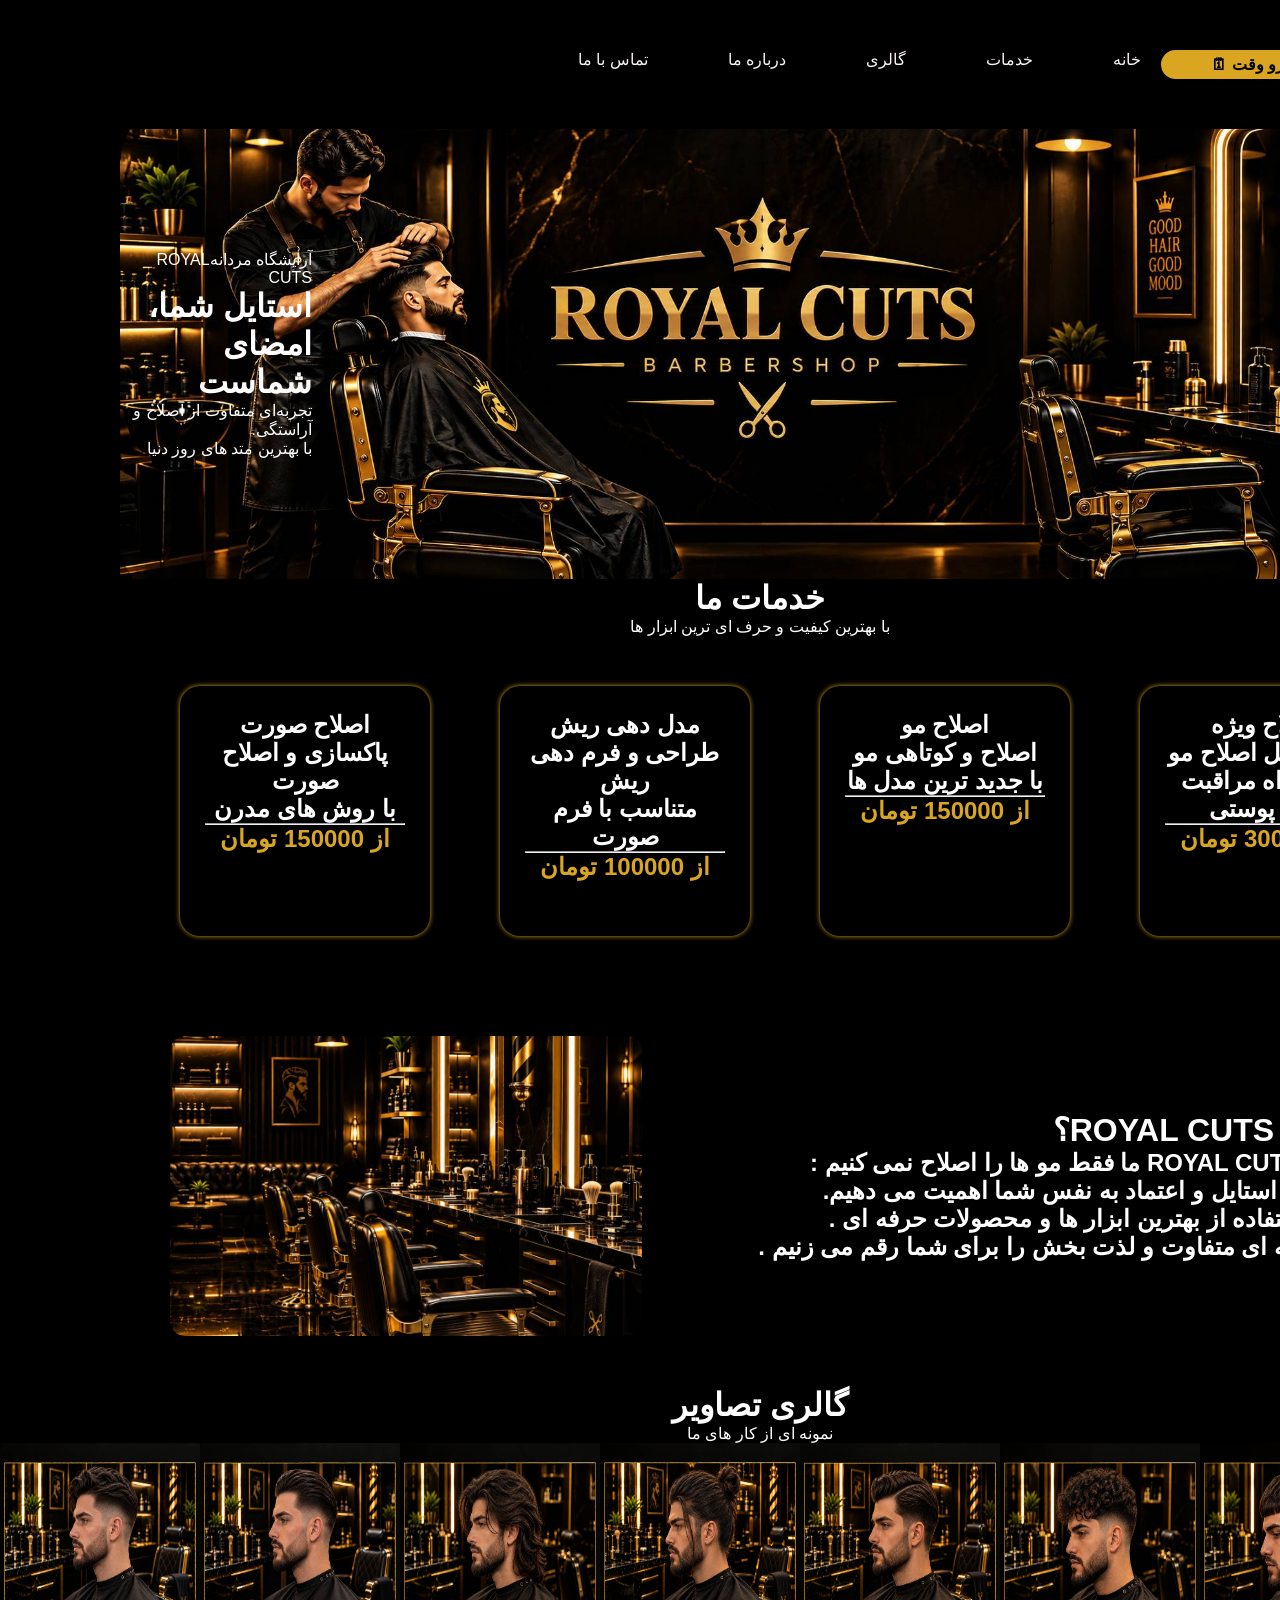
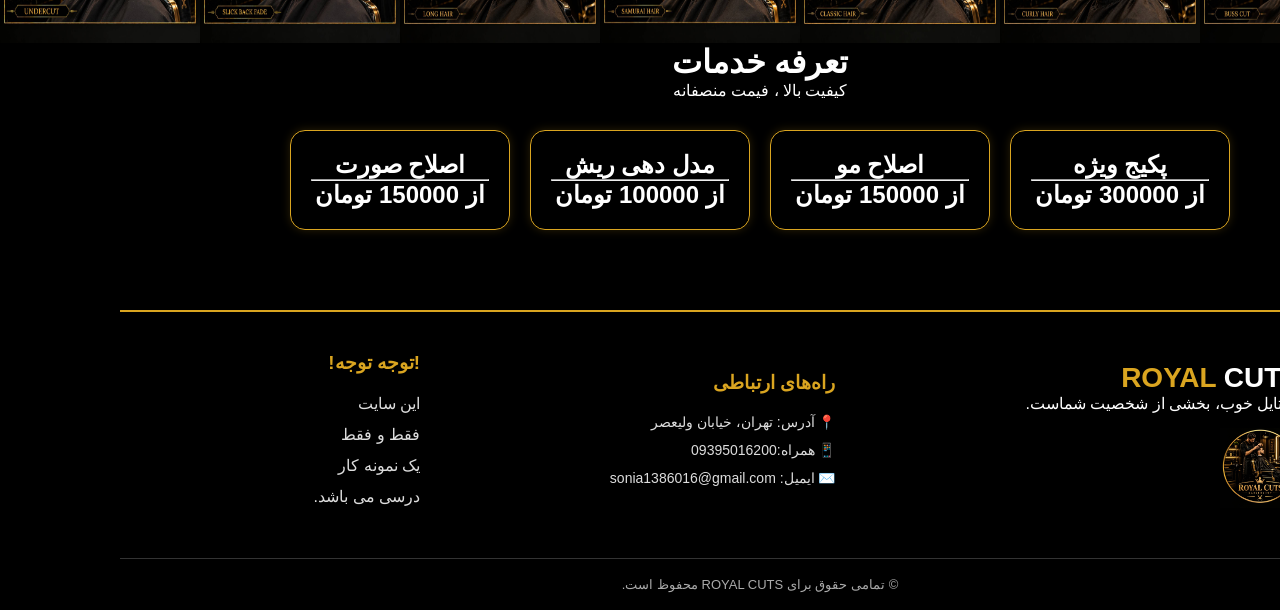
==== commit 13e578b4: "Update index.html" ====
--- a/index.html
+++ b/index.html
@@ -42,28 +42,28 @@
         <h2 style="color: white;">پکیج کامل اصلاح مو</h2>
         <h2 style="color: white;">به همراه مراقبت های پوستی</h2>
         <hr>
-        <h2>ار 300000 تومان</h2>
+        <h2>از 300000 تومان</h2>
         </div>
         <div class="box">
             <h2 style="color: white;"> <b>اصلاح مو</b> </h2>
         <h2 style="color: white;">اصلاح و کوتاهی مو</h2>
         <h2 style="color: white;">با جدید ترین مدل ها</h2>
         <hr>
-        <h2>ار 150000 تومان</h2>
+        <h2>از 150000 تومان</h2>
         </div>
         <div class="box">
             <h2 style="color: white;"> <b>مدل دهی ریش</b> </h2>
         <h2 style="color: white;">طراحی و فرم دهی ریش</h2>
         <h2 style="color: white;">متناسب با فرم صورت</h2>
         <hr>
-        <h2>ار 100000 تومان</h2>
+        <h2>از 100000 تومان</h2>
         </div>
         <div class="box">
             <h2 style="color: white;"> <b>اصلاح صورت</b> </h2>
         <h2 style="color: white;">پاکسازی و اصلاح صورت </h2>
         <h2 style="color: white;">با روش های مدرن</h2>
         <hr>
-        <h2>ار 150000 تومان</h2>
+        <h2>از 150000 تومان</h2>
         </div>
     </div>
     <div class="mine2">
@@ -91,28 +91,28 @@
     </div>
     <div class="center" >
         <h1>تعرفه خدمات</h1>
-        <p>کیفیت بالا ، فیمت متصفانه</p>
+        <p>کیفیت بالا ، فیمت منصفانه</p>
     </div>
      <div class="mine3">
         <div class="box3">
         <h2 style="color: white;"> <b>پکیج ویژه</b> </h2>
         <hr>
-        <h2>ار 300000 تومان</h2>
+        <h2>از 300000 تومان</h2>
         </div>
         <div class="box3">
             <h2 style="color: white;"> <b>اصلاح مو</b> </h2>
         <hr>
-        <h2>ار 150000 تومان</h2>
+        <h2>از 150000 تومان</h2>
         </div>
         <div class="box3">
             <h2 style="color: white;"> <b>مدل دهی ریش</b> </h2>
         <hr>
-        <h2>ار 100000 تومان</h2>
+        <h2>از 100000 تومان</h2>
         </div>
         <div class="box3">
             <h2 style="color: white;"> <b>اصلاح صورت</b> </h2>
         <hr>
-        <h2>ار 150000 تومان</h2>
+        <h2>از 150000 تومان</h2>
         </div>
         </div>
         <footer class="footer" id="darbar" id="phone">
@@ -120,7 +120,7 @@
 
         <div class="footer-brand">
             <h2>ROYAL <span>CUTS</span></h2>
-            <p>استایل خوب، بخشی از شحصیت شماست.</p>
+            <p>استایل خوب، بخشی از شخصیت شماست.</p>
             <img src="img/logo5.png" alt="لوگوی رویال کاتس">
         </div>
 
@@ -146,4 +146,4 @@
     </div>
 </footer>
 </body>
-</html>+</html>
--- a/css/style.css
+++ b/css/style.css
@@ -245,4 +245,225 @@
 button {
     max-width: 100%;
     font: inherit;
-}+}
+/* =========================
+   Mobile Responsive Design
+   ========================= */
+
+@media (max-width: 768px) {
+
+    /* جلوگیری از بیرون زدن محتوا */
+    html,
+    body {
+        width: 100%;
+        overflow-x: hidden;
+    }
+
+    /* منوی بالای سایت */
+    .topbar {
+        margin: 15px;
+        display: flex;
+        flex-direction: column;
+        align-items: center;
+        gap: 15px;
+    }
+
+    .navbarL {
+        padding: 10px 25px;
+        justify-content: center;
+    }
+
+    .navbar {
+        width: 100%;
+    }
+
+    .navbar ul {
+        display: flex;
+        flex-wrap: wrap;
+        justify-content: center;
+        gap: 12px;
+        padding: 0;
+    }
+
+    .navbar li {
+        float: none;
+    }
+
+    .navbar li a {
+        display: inline-block;
+        padding: 8px;
+        font-size: 14px;
+    }
+
+    /* تصویر اصلی و متن روی آن */
+    .hero img {
+        width: 100%;
+        height: 300px;
+        object-fit: cover;
+    }
+
+    .text {
+        right: 5%;
+        left: 5%;
+        width: 90%;
+        top: 50%;
+        transform: translateY(-50%);
+        text-align: right;
+    }
+
+    .text h1 {
+        font-size: clamp(24px, 6vw, 36px);
+        line-height: 1.5;
+    }
+
+    .text p {
+        font-size: 14px;
+        line-height: 1.9;
+    }
+
+    /* عنوان بخش‌ها */
+    .center {
+        padding: 20px 12px;
+    }
+
+    .center h1 {
+        font-size: 25px;
+    }
+
+    /* کارت‌های خدمات */
+    .mine {
+        display: flex;
+        flex-wrap: wrap;
+        justify-content: center;
+        gap: 15px;
+        padding: 0 12px;
+    }
+
+    .box {
+        width: calc(50% - 10px);
+        height: auto;
+        min-height: 200px;
+        margin: 0;
+        padding: 15px 8px;
+        overflow-wrap: anywhere;
+    }
+
+    .box h2 {
+        font-size: 15px;
+        line-height: 1.8;
+    }
+
+    /* بخش درباره ما */
+    .mine2 {
+        display: flex;
+        flex-direction: column;
+        align-items: center;
+        gap: 20px;
+        margin: 25px 15px;
+    }
+
+    .box2 {
+        width: 100%;
+        padding: 10px;
+        text-align: center;
+    }
+
+    .box2 h1 {
+        font-size: 24px;
+        line-height: 1.7;
+    }
+
+    .box2 h2 {
+        font-size: 16px;
+        line-height: 2;
+    }
+
+    .mine2 img {
+        width: 100%;
+        max-width: 350px;
+        height: auto;
+        object-fit: contain;
+    }
+
+    /* گالری تصاویر */
+    .gallery {
+        width: 100%;
+        height: auto;
+        display: flex;
+        flex-wrap: wrap;
+        justify-content: center;
+        gap: 10px;
+        padding: 0 12px;
+    }
+
+    .gallery img {
+        width: calc(50% - 8px);
+        height: 150px;
+        object-fit: cover;
+        border-radius: 10px;
+    }
+
+    /* کارت‌های تعرفه */
+    .mine3 {
+        padding: 0 12px;
+        gap: 12px;
+    }
+
+    .box3 {
+        width: calc(50% - 8px);
+        padding: 12px 8px;
+    }
+
+    .box3 h2 {
+        font-size: 15px;
+        line-height: 1.8;
+    }
+
+    /* فوتر */
+    .footer-container {
+        flex-direction: column;
+        align-items: center;
+        text-align: center;
+        gap: 25px;
+        padding: 25px 15px;
+    }
+
+    .footer-brand,
+    .footer-info,
+    .footer-links {
+        width: 100%;
+        min-width: 0;
+    }
+
+    .footer-brand img {
+        margin: 15px auto 0;
+    }
+
+    .footer-info p {
+        overflow-wrap: anywhere;
+        line-height: 1.9;
+    }
+
+}
+
+/* تنظیمات گوشی‌های باریک */
+@media (max-width: 380px) {
+
+    .box {
+        width: 100%;
+    }
+
+    .box3 {
+        width: 100%;
+    }
+
+    .gallery img {
+        width: 100%;
+        height: auto;
+    }
+
+    .text h1 {
+        font-size: 24px;
+    }
+
+}
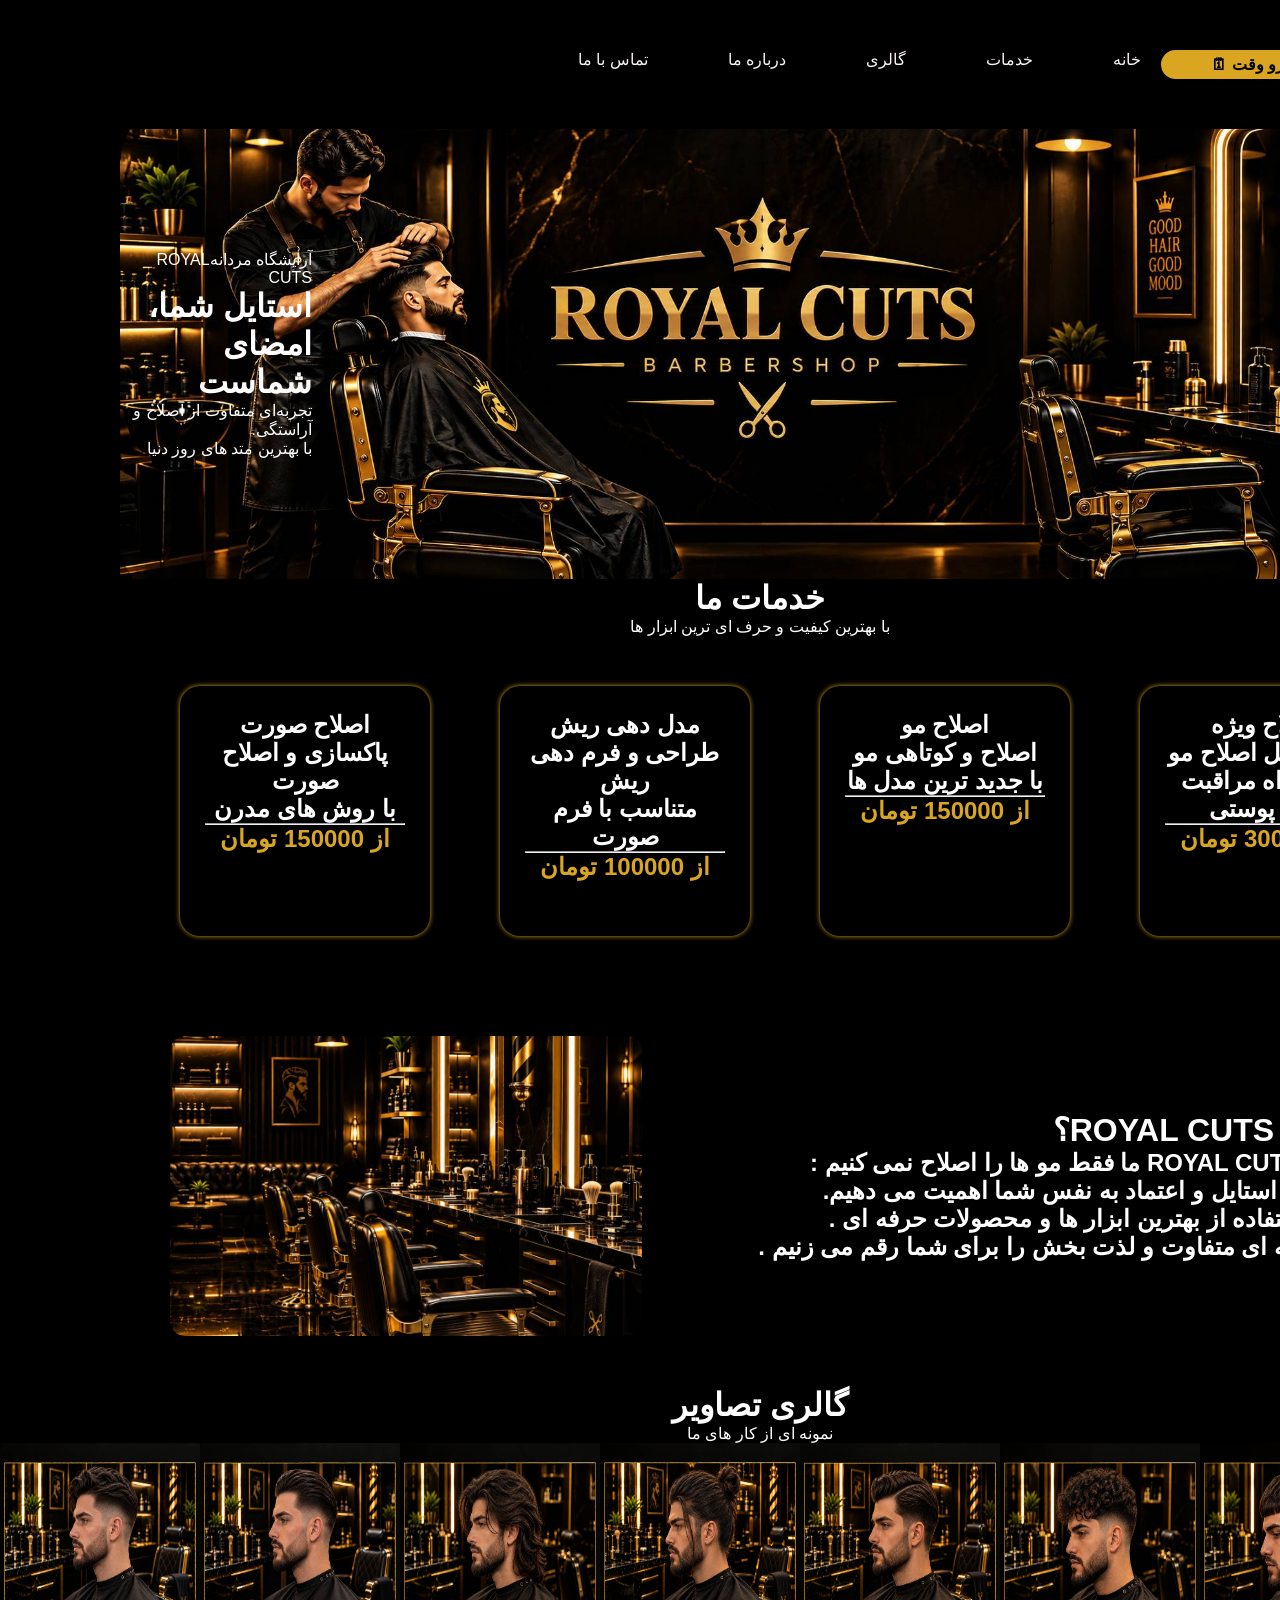
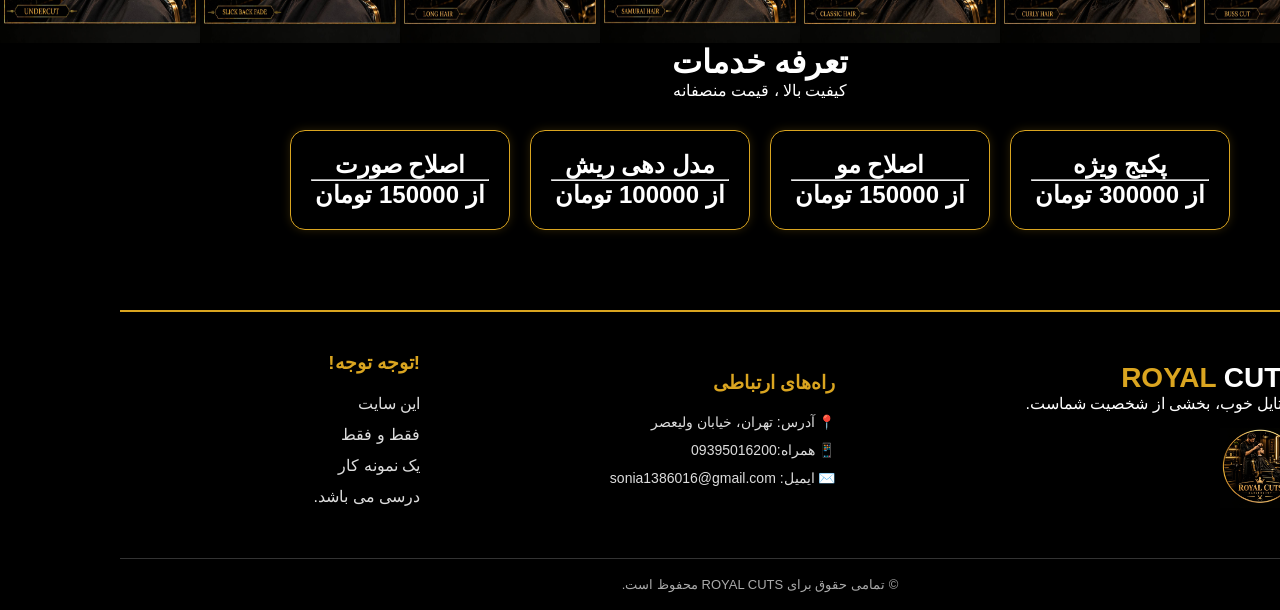
==== commit 484dc0f8: "Update index.html" ====
--- a/index.html
+++ b/index.html
@@ -91,7 +91,7 @@
     </div>
     <div class="center" >
         <h1>تعرفه خدمات</h1>
-        <p>کیفیت بالا ، فیمت منصفانه</p>
+        <p>کیفیت بالا ، قیمت منصفانه</p>
     </div>
      <div class="mine3">
         <div class="box3">
